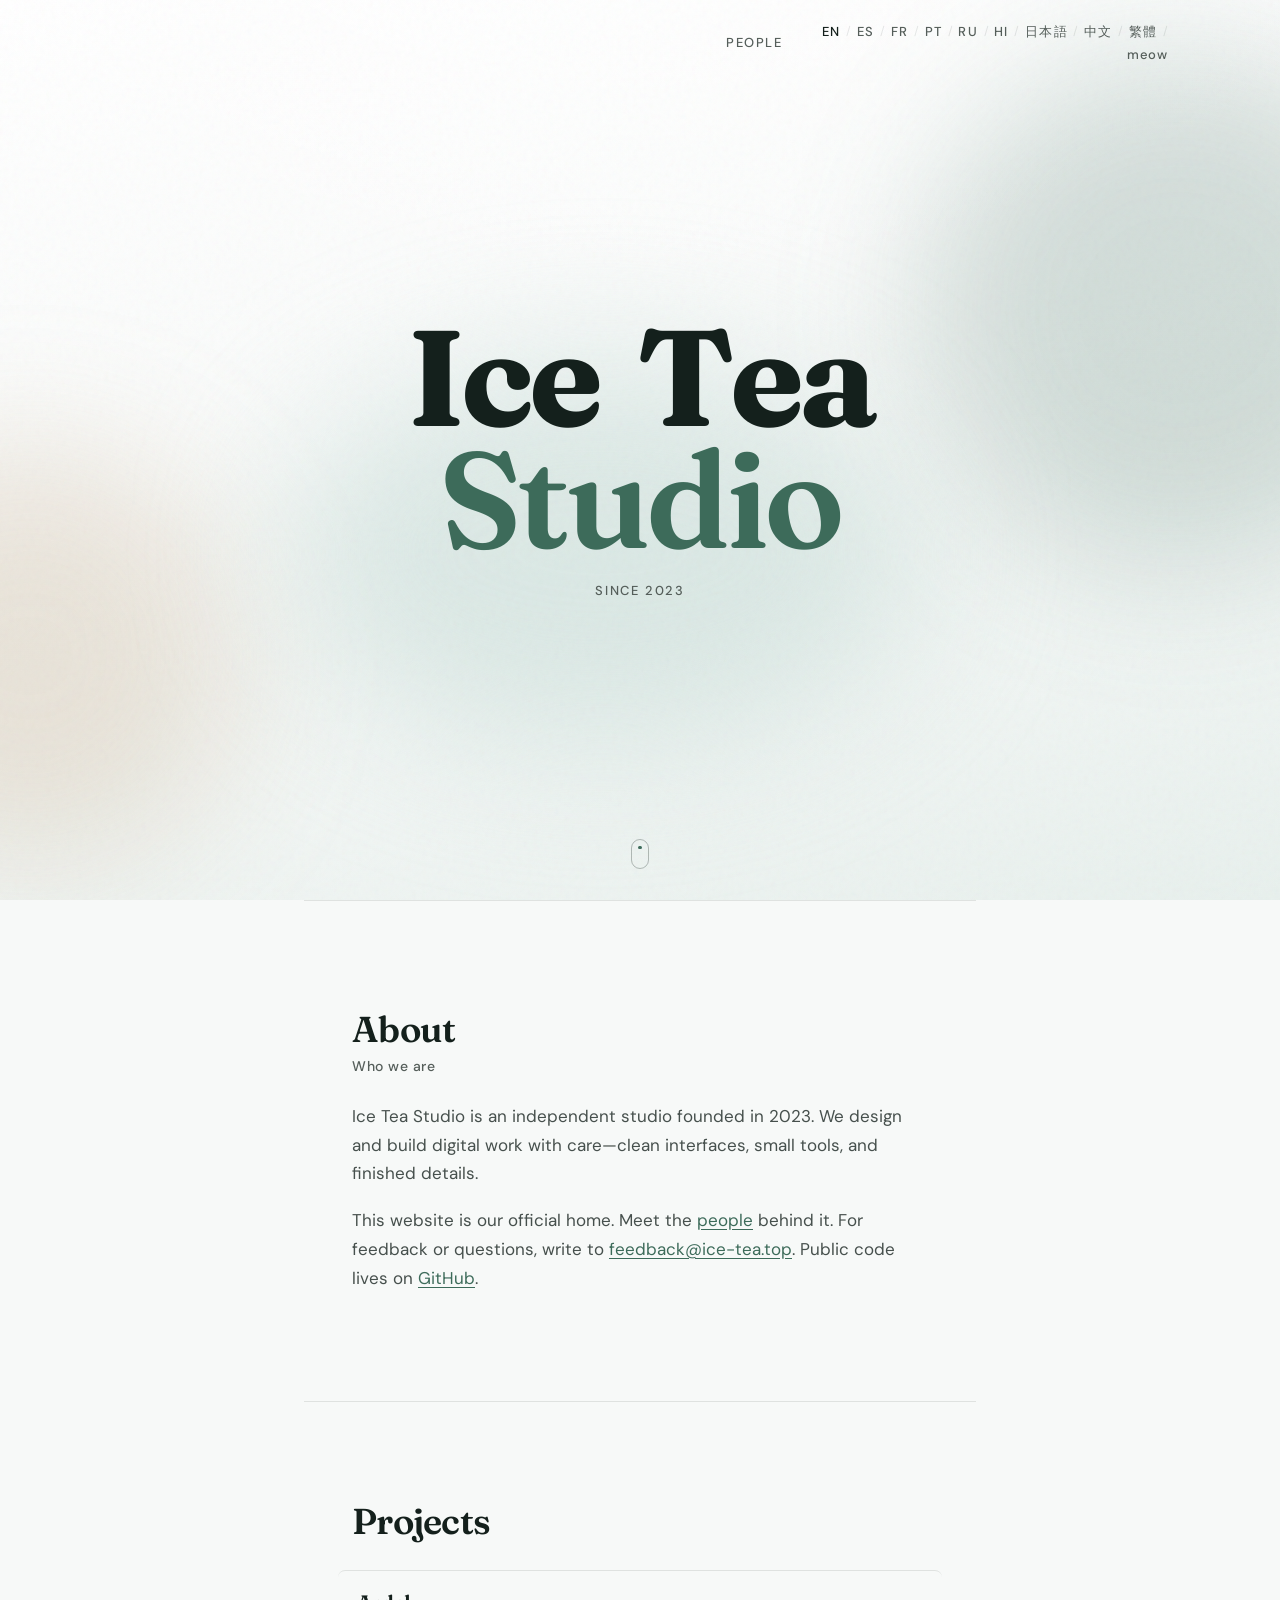
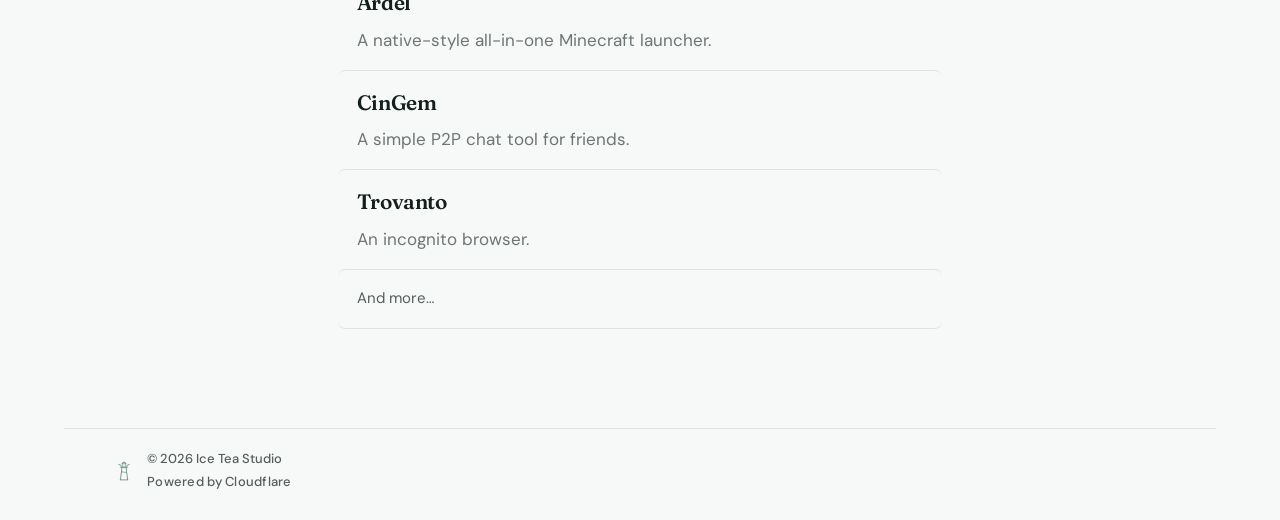
==== index.html @ a5f1b0de "Add French and Portuguese locales. Extend the language switcher and i18n dictionary with FR and PT t" ====
﻿<!DOCTYPE html>
<html lang="en">
<head>
  <meta charset="UTF-8">
  <meta name="viewport" content="width=device-width, initial-scale=1.0">
  <title>Ice Tea Studio — Official Website</title>
  <meta name="description" content="Ice Tea Studio is an independent studio founded in 2023. We design and build digital work with care—clean interfaces, small tools, and finished details.">
  <meta name="author" content="Ice Tea Studio">
  <meta name="robots" content="index, follow">
  <link rel="canonical" href="https://ice-tea.top/">
  <script>
    try {
      var _l = localStorage.getItem("its-lang");
      if (_l) {
        var s = String(_l).toLowerCase();
        if (_l === "zh-Hant" || s === "zh-tw" || s === "zh-hk" || s === "zh-hant" || s.indexOf("hant") >= 0) document.documentElement.lang = "zh-Hant";
        else if (_l === "zh-CN" || s.indexOf("zh") === 0) document.documentElement.lang = "zh-CN";
        else if (_l === "ja" || s.indexOf("ja") === 0) document.documentElement.lang = "ja";
        else if (_l === "es" || s.indexOf("es") === 0) document.documentElement.lang = "es";
        else if (_l === "fr" || s.indexOf("fr") === 0) document.documentElement.lang = "fr";
        else if (_l === "pt" || s.indexOf("pt") === 0) document.documentElement.lang = "pt";
        else if (_l === "ru" || s.indexOf("ru") === 0) document.documentElement.lang = "ru";
        else if (_l === "hi" || s.indexOf("hi") === 0) document.documentElement.lang = "hi";
        else if (_l === "zh-meow" || s === "zh-meow") document.documentElement.lang = "zh-CN";
        else if (_l === "en-meow" || s === "en-meow" || _l === "meow") document.documentElement.lang = "en";
      }
    } catch (e) {}
  </script>

  <meta property="og:type" content="website">
  <meta property="og:url" content="https://ice-tea.top/">
  <meta property="og:title" content="Ice Tea Studio — Official Website">
  <meta property="og:description" content="Independent studio founded in 2023. Clean interfaces, small tools, and finished details.">
  <meta property="og:site_name" content="Ice Tea Studio">
  <meta property="og:locale" content="en_US">
  <meta property="og:image" content="https://ice-tea.top/og-image.png">
  <meta property="og:image:type" content="image/png">
  <meta property="og:image:alt" content="Ice Tea Studio">

  <meta name="twitter:card" content="summary_large_image">
  <meta name="twitter:title" content="Ice Tea Studio — Official Website">
  <meta name="twitter:description" content="Independent studio founded in 2023. Clean interfaces, small tools, and finished details.">
  <meta name="twitter:image" content="https://ice-tea.top/og-image.png">

  <meta name="theme-color" content="#f7f9f8">
  <link rel="icon" href="icon-transparent.png" type="image/png">
  <link rel="apple-touch-icon" href="icon-white.png">
  <link rel="stylesheet" href="styles.css">

  <script type="application/ld+json">
  {
    "@context": "https://schema.org",
    "@graph": [
      {
        "@type": "WebSite",
        "@id": "https://ice-tea.top/#website",
        "url": "https://ice-tea.top/",
        "name": "Ice Tea Studio",
        "description": "Official website of Ice Tea Studio, an independent studio founded in 2023.",
        "publisher": { "@id": "https://ice-tea.top/#organization" },
        "inLanguage": ["en", "es", "fr", "pt", "ru", "hi", "ja", "zh-CN", "zh-Hant"]
      },
      {
        "@type": "Organization",
        "@id": "https://ice-tea.top/#organization",
        "name": "Ice Tea Studio",
        "url": "https://ice-tea.top/",
        "email": "feedback@ice-tea.top",
        "foundingDate": "2023",
        "sameAs": [
          "https://github.com/Ice-Tea-Studio"
        ],
        "logo": "https://ice-tea.top/icon-transparent.png"
      }
    ]
  }
  </script>
</head>
<body>
  <div class="atmosphere" aria-hidden="true">
    <div class="atmosphere__wash atmosphere__wash--leaf" data-speed="0.08"></div>
    <div class="atmosphere__wash atmosphere__wash--amber" data-speed="0.16"></div>
    <div class="atmosphere__wash atmosphere__wash--ice" data-speed="0.11"></div>
    <div class="atmosphere__grain"></div>
  </div>

  <div class="page">
    <header class="hero-shell">
      <nav class="topnav" data-i18n-aria="nav_aria" aria-label="Primary">
        <a class="nav-link" data-magnetic href="people.html" data-i18n="nav_people">People</a>
        <div class="lang-switch" data-i18n-aria="lang_aria" role="group" aria-label="Language">
          <button type="button" class="lang-switch__btn" data-lang="en" aria-pressed="true">EN</button>
          <span class="lang-switch__sep" aria-hidden="true">/</span>
          <button type="button" class="lang-switch__btn" data-lang="es" aria-pressed="false">ES</button>
          <span class="lang-switch__sep" aria-hidden="true">/</span>
          <button type="button" class="lang-switch__btn" data-lang="fr" aria-pressed="false">FR</button>
          <span class="lang-switch__sep" aria-hidden="true">/</span>
          <button type="button" class="lang-switch__btn" data-lang="pt" aria-pressed="false">PT</button>
          <span class="lang-switch__sep" aria-hidden="true">/</span>
          <button type="button" class="lang-switch__btn" data-lang="ru" aria-pressed="false">RU</button>
          <span class="lang-switch__sep" aria-hidden="true">/</span>
          <button type="button" class="lang-switch__btn" data-lang="hi" aria-pressed="false">HI</button>
          <span class="lang-switch__sep" aria-hidden="true">/</span>
          <button type="button" class="lang-switch__btn" data-lang="ja" aria-pressed="false">日本語</button>
          <span class="lang-switch__sep" aria-hidden="true">/</span>
          <button type="button" class="lang-switch__btn" data-lang="zh-CN" aria-pressed="false">中文</button>
          <span class="lang-switch__sep" aria-hidden="true">/</span>
          <button type="button" class="lang-switch__btn" data-lang="zh-Hant" aria-pressed="false">繁體</button>
          <span class="lang-switch__sep" aria-hidden="true">/</span>
          <div class="lang-switch__meow">
            <button type="button" class="lang-switch__btn lang-switch__meow-toggle" aria-expanded="false" aria-haspopup="true">meow</button>
            <div class="lang-switch__meow-menu" hidden role="menu">
              <button type="button" class="lang-switch__meow-option" data-lang="en-meow" role="menuitem">en-meow</button>
              <button type="button" class="lang-switch__meow-option" data-lang="zh-meow" role="menuitem">zh-meow</button>
            </div>
          </div>
        </div>
      </nav>

      <section class="hero" id="top" aria-labelledby="brand-title">
        <h1 class="brand is-ready" id="brand-title">
          <span class="visually-hidden">Ice Tea Studio</span>
          <span class="brand__display" aria-hidden="true">
            <span class="brand__row">
              <span class="char" style="--i:0">I</span><span class="char" style="--i:1">c</span><span class="char" style="--i:2">e</span><span class="char char--space" style="--i:3">&nbsp;</span><span class="char" style="--i:4">T</span><span class="char" style="--i:5">e</span><span class="char" style="--i:6">a</span>
            </span>
            <span class="brand__row brand__row--accent">
              <span class="char" style="--i:7">S</span><span class="char" style="--i:8">t</span><span class="char" style="--i:9">u</span><span class="char" style="--i:10">d</span><span class="char" style="--i:11">i</span><span class="char" style="--i:12">o</span>
            </span>
          </span>
        </h1>
        <p class="since" data-reveal data-i18n="since">Since 2023</p>
        <a class="scroll-cue" data-reveal href="#about" data-i18n-aria="scroll_about" aria-label="Scroll to About">
          <span class="scroll-cue__mouse" aria-hidden="true"></span>
        </a>
      </section>
    </header>

    <main id="main">
      <section class="about" id="about" aria-labelledby="about-heading">
        <header class="about__head" data-reveal>
          <h2 id="about-heading" class="about__title" data-i18n="about_title">About</h2>
          <p class="about__kicker" data-i18n="about_kicker">Who we are</p>
        </header>
        <div class="about__body" data-stagger>
          <p data-reveal data-i18n="about_p1">
            Ice Tea Studio is an independent studio founded in 2023.
            We design and build digital work with care—clean interfaces,
            small tools, and finished details.
          </p>
          <p data-reveal data-i18n-html="about_p2_html">
            This website is our official home. Meet the
            <a href="people.html">people</a> behind it.
            For feedback or questions, write to
            <a href="mailto:feedback@ice-tea.top">feedback@ice-tea.top</a>.
            Public code lives on
            <a href="https://github.com/Ice-Tea-Studio" rel="noopener noreferrer" target="_blank">GitHub</a>.
          </p>
        </div>
      </section>

      <section class="projects" id="projects" aria-labelledby="projects-heading">
        <h2 id="projects-heading" class="projects__title" data-reveal data-i18n="projects_title">Projects</h2>
        <ul class="project-list" data-stagger>
          <li data-reveal>
            <button
              type="button"
              class="project-list__item"
              data-notice-key="project_ardel_notice"
              data-notice="Coming soon. Stay tuned."
            >
              <div class="project-list__copy">
                <span class="project-list__name">Ardel</span>
                <span class="project-list__desc" data-i18n="project_ardel_desc">A native-style all-in-one Minecraft launcher.</span>
              </div>
            </button>
          </li>
          <li data-reveal>
            <button
              type="button"
              class="project-list__item"
              data-notice-key="project_cingem_notice"
              data-notice="Sorry, this tool is for internal use only."
            >
              <div class="project-list__copy">
                <span class="project-list__name">CinGem</span>
                <span class="project-list__desc" data-i18n="project_cingem_desc">A simple P2P chat tool for friends.</span>
              </div>
            </button>
          </li>
          <li data-reveal>
            <button
              type="button"
              class="project-list__item"
              data-notice-key="project_trovanto_notice"
              data-notice="Early build complete — now in private beta."
            >
              <div class="project-list__copy">
                <span class="project-list__name">Trovanto</span>
                <span class="project-list__desc" data-i18n="project_trovanto_desc">An incognito browser.</span>
              </div>
            </button>
          </li>
          <li data-reveal>
            <div class="project-list__item project-list__item--more">
              <p class="project-list__more" data-i18n="projects_more">And more…</p>
            </div>
          </li>
        </ul>
      </section>
    </main>

    <footer class="footer" data-reveal>
      <img class="footer__mark" src="icon-transparent.png" width="28" height="28" alt="" decoding="async">
      <div class="footer__copy">
        <p><small>&copy; 2026 Ice Tea Studio</small></p>
        <p class="footer__powered">
          <small><span data-i18n="powered_prefix">Powered by</span> <a href="https://www.cloudflare.com/" rel="noopener noreferrer" target="_blank">Cloudflare</a></small>
        </p>
      </div>
    </footer>
  </div>

  <div class="toast" id="project-toast" role="status" aria-live="polite" hidden></div>

  <script src="i18n.js"></script>
  <script src="main.js" defer></script>
</body>
</html>
---- styles.css ----
﻿@font-face {
  font-family: "Fraunces";
  src: url("fonts/fraunces-600.woff2") format("woff2");
  font-weight: 600;
  font-style: normal;
  font-display: swap;
}

@font-face {
  font-family: "Fraunces";
  src: url("fonts/fraunces-700.woff2") format("woff2");
  font-weight: 700;
  font-style: normal;
  font-display: swap;
}

@font-face {
  font-family: "DM Sans";
  src: url("fonts/dm-sans-400.woff2") format("woff2");
  font-weight: 400;
  font-style: normal;
  font-display: swap;
}

@font-face {
  font-family: "DM Sans";
  src: url("fonts/dm-sans-500.woff2") format("woff2");
  font-weight: 500;
  font-style: normal;
  font-display: swap;
}

:root {
  --ink: #14201c;
  --ink-soft: #555e5a;
  --mist: #f7f9f8;
  --paper: #ffffff;
  --leaf: #3d6b5a;
  --leaf-soft: rgba(61, 107, 90, 0.2);
  --amber-soft: rgba(184, 149, 108, 0.22);
  --ice-soft: rgba(201, 221, 215, 0.58);
  --line: rgba(20, 32, 28, 0.1);
  --focus: #2f5d4c;
  --font-display: "Fraunces", "Iowan Old Style", "Palatino Linotype", Palatino, serif;
  --font-body: "DM Sans", "Segoe UI", sans-serif;
  --ease-out: cubic-bezier(0.16, 1, 0.3, 1);
  --dur: 0.7s;
  --pad-x: clamp(1.25rem, 4vw, 3rem);
}

html[lang="zh-CN"],
html[data-lang="zh-CN"],
html[lang="zh-Hant"],
html[data-lang="zh-Hant"] {
  --font-display: "Fraunces", "Songti SC", "STSong", "Noto Serif SC", "Noto Serif TC", serif;
  --font-body: "DM Sans", "PingFang SC", "PingFang TC", "Hiragino Sans GB", "Microsoft YaHei", "Microsoft JhengHei", "Noto Sans SC", "Noto Sans TC", "Segoe UI", sans-serif;
}

html[lang="ja"],
html[data-lang="ja"] {
  --font-display: "Fraunces", "Hiragino Mincho ProN", "Yu Mincho", "Noto Serif JP", serif;
  --font-body: "DM Sans", "Hiragino Sans", "Yu Gothic", "Hiragino Kaku Gothic ProN", "Meiryo", "Noto Sans JP", "Segoe UI", sans-serif;
}

html[lang="ru"],
html[data-lang="ru"] {
  --font-body: "DM Sans", "Segoe UI", "Helvetica Neue", Arial, sans-serif;
}

html[lang="hi"],
html[data-lang="hi"] {
  --font-display: "Fraunces", "Noto Serif Devanagari", "Mangal", serif;
  --font-body: "DM Sans", "Noto Sans Devanagari", "Mangal", "Segoe UI", sans-serif;
}

html[data-lang="zh-meow"],
html[data-lang="en-meow"] {
  --font-display: "Fraunces", "Songti SC", "STSong", serif;
  --font-body: "DM Sans", "PingFang SC", "Microsoft YaHei", "Segoe UI", sans-serif;
}

*,
*::before,
*::after {
  box-sizing: border-box;
}

html {
  color-scheme: light;
  background: var(--mist);
  scroll-behavior: smooth;
}

body {
  margin: 0;
  min-height: 100vh;
  font-family: var(--font-body);
  font-weight: 400;
  line-height: 1.55;
  color: var(--ink);
  background: var(--mist);
  overflow-x: hidden;
  -webkit-font-smoothing: antialiased;
  text-rendering: optimizeLegibility;
}

a {
  color: inherit;
}

a:focus-visible {
  outline: 2px solid var(--focus);
  outline-offset: 3px;
}

.atmosphere {
  position: fixed;
  inset: 0;
  z-index: 0;
  pointer-events: none;
  overflow: hidden;
  background:
    radial-gradient(115% 85% at 50% -15%, var(--paper) 0%, transparent 58%),
    linear-gradient(165deg, var(--paper) 0%, var(--mist) 55%, #e8f0ed 100%);
}

.atmosphere__wash {
  position: absolute;
  border-radius: 50%;
  filter: blur(72px);
  will-change: transform;
  transform: translate3d(0, var(--parallax-y, 0px), 0);
}

.atmosphere__wash--leaf {
  width: min(58vw, 32rem);
  height: min(58vw, 32rem);
  top: 6%;
  right: -12%;
  background: var(--leaf-soft);
}

.atmosphere__wash--amber {
  width: min(48vw, 26rem);
  height: min(48vw, 26rem);
  bottom: 4%;
  left: -14%;
  background: var(--amber-soft);
}

.atmosphere__wash--ice {
  width: min(70vw, 40rem);
  height: min(42vw, 24rem);
  top: 40%;
  left: 22%;
  background: var(--ice-soft);
}

.atmosphere__grain {
  position: absolute;
  inset: 0;
  opacity: 0.04;
  background-image: url("data:image/svg+xml,%3Csvg viewBox='0 0 200 200' xmlns='http://www.w3.org/2000/svg'%3E%3Cfilter id='n'%3E%3CfeTurbulence type='fractalNoise' baseFrequency='0.85' numOctaves='3' stitchTiles='stitch'/%3E%3C/filter%3E%3Crect width='100%25' height='100%25' filter='url(%23n)'/%3E%3C/svg%3E");
  mix-blend-mode: multiply;
}

.page {
  position: relative;
  z-index: 1;
}

.hero-shell {
  display: grid;
  grid-template-rows: auto 1fr;
  min-height: 100vh;
  min-height: 100dvh;
  padding: 0 var(--pad-x);
  max-width: 72rem;
  margin: 0 auto;
}

.topnav {
  display: flex;
  align-items: center;
  justify-content: flex-end;
  gap: 1.75rem;
  padding: 1.35rem 0 0;
}

.lang-switch {
  display: inline-flex;
  flex-wrap: wrap;
  justify-content: flex-end;
  align-items: center;
  gap: 0.35rem;
  margin-left: 0.35rem;
  max-width: min(100%, 22rem);
  row-gap: 0.2rem;
}

.lang-switch__sep {
  font-size: 0.75rem;
  color: var(--line);
  user-select: none;
}

.lang-switch__btn {
  border: 0;
  padding: 0;
  background: transparent;
  color: var(--ink-soft);
  font: inherit;
  font-size: 0.8125rem;
  font-weight: 500;
  letter-spacing: 0.1em;
  text-transform: uppercase;
  cursor: pointer;
  transition: color 0.25s ease;
}

.lang-switch__btn:hover {
  color: var(--ink);
}

.lang-switch__btn.is-active {
  color: var(--ink);
}

.lang-switch__btn:focus-visible {
  outline: 2px solid var(--focus);
  outline-offset: 3px;
}

.lang-switch__meow {
  position: relative;
  display: inline-flex;
  align-items: center;
}

.lang-switch__meow-toggle {
  text-transform: none;
  letter-spacing: 0.06em;
}

.lang-switch__meow-menu {
  position: absolute;
  top: calc(100% + 0.45rem);
  right: 0;
  z-index: 40;
  display: flex;
  flex-direction: column;
  gap: 0.15rem;
  min-width: 6.75rem;
  padding: 0.4rem;
  border: 1px solid var(--line);
  border-radius: 0.4rem;
  background: rgba(255, 255, 255, 0.96);
  box-shadow: 0 10px 28px rgba(20, 32, 28, 0.08);
}

.lang-switch__meow-menu[hidden] {
  display: none;
}

.lang-switch__meow-option {
  border: 0;
  border-radius: 0.28rem;
  padding: 0.4rem 0.55rem;
  background: transparent;
  color: var(--ink-soft);
  font: inherit;
  font-size: 0.75rem;
  font-weight: 500;
  letter-spacing: 0.03em;
  text-transform: none;
  text-align: left;
  cursor: pointer;
  transition: color 0.2s ease, background-color 0.2s ease;
}

.lang-switch__meow-option:hover,
.lang-switch__meow-option.is-active {
  color: var(--ink);
  background: rgba(61, 107, 90, 0.08);
}

.lang-switch__meow-option:focus-visible {
  outline: 2px solid var(--focus);
  outline-offset: 1px;
}

.nav-link {
  display: inline-block;
  font-size: 0.8125rem;
  font-weight: 500;
  letter-spacing: 0.12em;
  text-transform: uppercase;
  text-decoration: none;
  color: var(--ink-soft);
  transition: color 0.25s ease, transform 0.35s var(--ease-out);
  will-change: transform;
}

.nav-link:hover {
  color: var(--ink);
}

.hero {
  position: relative;
  display: flex;
  flex-direction: column;
  justify-content: center;
  align-items: center;
  gap: 1.25rem;
  text-align: center;
  padding: 2rem 0 5rem;
}

.brand {
  margin: 0;
  font-family: var(--font-display);
  font-weight: 700;
  font-size: clamp(3.5rem, 14vw, 8.5rem);
  line-height: 0.9;
  letter-spacing: -0.035em;
  color: var(--ink);
}

.visually-hidden {
  position: absolute;
  width: 1px;
  height: 1px;
  padding: 0;
  margin: -1px;
  overflow: hidden;
  clip: rect(0, 0, 0, 0);
  white-space: nowrap;
  border: 0;
}

.brand__display {
  display: block;
}

.brand__row {
  display: block;
}

.brand__row--accent {
  color: var(--leaf);
  font-weight: 600;
}

.brand .char {
  display: inline-block;
  opacity: 0;
  transform: translateY(0.35em);
  will-change: transform, opacity;
}

.brand .char--space {
  width: 0.28em;
}

.brand.is-ready .char {
  animation: char-in 0.75s var(--ease-out) forwards;
  animation-delay: calc(var(--i) * 0.035s + 0.12s);
}

.brand.is-done .char {
  will-change: auto;
}

.since {
  margin: 0;
  font-size: 0.8125rem;
  font-weight: 500;
  letter-spacing: 0.14em;
  text-transform: uppercase;
  color: var(--ink-soft);
}

.scroll-cue {
  position: absolute;
  bottom: 1.5rem;
  left: 50%;
  display: flex;
  align-items: center;
  justify-content: center;
  width: 2rem;
  height: 2.75rem;
  margin-left: -1rem;
  text-decoration: none;
}

body.is-scrolled .scroll-cue {
  opacity: 0 !important;
  pointer-events: none;
  transform: none !important;
  filter: none !important;
}

.scroll-cue__mouse {
  width: 1.15rem;
  height: 1.85rem;
  border: 1.5px solid rgba(20, 32, 28, 0.28);
  border-radius: 999px;
  position: relative;
}

.scroll-cue__mouse::after {
  content: "";
  position: absolute;
  top: 0.35rem;
  left: 50%;
  width: 0.2rem;
  height: 0.2rem;
  margin-left: -0.1rem;
  border-radius: 50%;
  background: var(--leaf);
  animation: cue-dot 1.6s var(--ease-out) infinite;
}

.about {
  padding: clamp(4rem, 12vh, 7rem) var(--pad-x);
  max-width: calc(36rem + 2 * var(--pad-x));
  margin: 0 auto;
  border-top: 1px solid var(--line);
}

.about__head {
  margin-bottom: 1.5rem;
}

.about__title {
  margin: 0 0 0.35rem;
  font-family: var(--font-display);
  font-size: clamp(1.75rem, 3vw, 2.25rem);
  font-weight: 600;
  letter-spacing: -0.02em;
  line-height: 1.15;
}

.about__kicker {
  margin: 0;
  font-size: 0.875rem;
  font-weight: 500;
  letter-spacing: 0.04em;
  color: var(--ink-soft);
}

.about__body {
  display: grid;
  gap: 1.1rem;
}

.about__body p {
  margin: 0;
  font-size: 1.0625rem;
  line-height: 1.7;
  color: rgba(20, 32, 28, 0.78);
}

.about__body a {
  color: var(--leaf);
  text-underline-offset: 0.18em;
}

.about__body a:hover {
  color: var(--ink);
}

.projects {
  padding: clamp(4rem, 11vh, 6.5rem) var(--pad-x);
  max-width: calc(36rem + 2 * var(--pad-x));
  margin: 0 auto;
  border-top: 1px solid var(--line);
}

.projects__title {
  margin: 0 0 1.75rem;
  font-family: var(--font-display);
  font-size: clamp(1.75rem, 3vw, 2.25rem);
  font-weight: 600;
  letter-spacing: -0.02em;
  line-height: 1.15;
  color: var(--ink);
}

.project-list {
  list-style: none;
  margin: 0;
  padding: 0;
}

.project-list__item {
  position: relative;
  display: block;
  width: calc(100% + 1.7rem);
  margin: 0 -0.85rem;
  padding: 1.25rem 1rem 1.25rem 1.15rem;
  border: 0;
  border-top: 1px solid var(--line);
  border-radius: 0.45rem;
  background: transparent;
  color: inherit;
  font: inherit;
  text-align: left;
  cursor: pointer;
  overflow: hidden;
  transition:
    background-color 320ms var(--ease-out),
    transform 320ms var(--ease-out),
    box-shadow 320ms var(--ease-out),
    border-color 320ms var(--ease-out);
}

.project-list__item:focus-visible {
  outline: 2px solid var(--focus);
  outline-offset: 2px;
}

.project-list__name {
  display: inline-block;
}

.project-list__desc {
  display: block;
}

.project-list__item::before {
  content: "";
  position: absolute;
  left: 0;
  top: 0;
  bottom: 0;
  width: 0;
  background: linear-gradient(180deg, rgba(61, 107, 90, 0.2), var(--leaf));
  transition: width 320ms var(--ease-out);
}

.project-list__item::after {
  content: "";
  position: absolute;
  inset: 0;
  background: radial-gradient(120% 100% at 0% 50%, rgba(61, 107, 90, 0.14), transparent 58%);
  opacity: 0;
  transition: opacity 320ms var(--ease-out);
  pointer-events: none;
}

.project-list__item:hover,
.project-list__item:focus-visible {
  background: rgba(247, 249, 248, 0.92);
  transform: translateX(10px);
  box-shadow:
    0 12px 28px rgba(20, 32, 28, 0.06),
    inset 0 0 0 1px rgba(61, 107, 90, 0.14);
  border-top-color: transparent;
}

.project-list__item:hover + .project-list__item,
.project-list__item:focus-visible + .project-list__item {
  border-top-color: transparent;
}

.project-list__item:hover::before,
.project-list__item:focus-visible::before {
  width: 4px;
}

.project-list__item:hover::after,
.project-list__item:focus-visible::after {
  opacity: 1;
}

.project-list__copy {
  position: relative;
  z-index: 1;
  min-width: 0;
}

.project-list__name {
  position: relative;
  display: inline-block;
  margin: 0 0 0.35rem;
  font-family: var(--font-display);
  font-size: 1.3rem;
  font-weight: 600;
  letter-spacing: -0.02em;
  line-height: 1.2;
  color: var(--ink);
  transition:
    color 280ms var(--ease-out),
    letter-spacing 320ms var(--ease-out),
    transform 320ms var(--ease-out);
}

.project-list__name::after {
  content: "";
  position: absolute;
  left: 0;
  bottom: -0.12em;
  width: 100%;
  height: 1.5px;
  background: var(--leaf);
  transform: scaleX(0);
  transform-origin: left center;
  transition: transform 360ms var(--ease-out);
}

.project-list__item:hover .project-list__name,
.project-list__item:focus-visible .project-list__name {
  color: var(--leaf);
  letter-spacing: -0.01em;
  transform: translateY(-2px);
}

.project-list__item:hover .project-list__name::after,
.project-list__item:focus-visible .project-list__name::after {
  transform: scaleX(1);
}

.project-list__desc {
  margin: 0;
  max-width: 34rem;
  font-size: 1.0625rem;
  line-height: 1.65;
  color: rgba(20, 32, 28, 0.66);
  transform: translateY(4px);
  opacity: 0.92;
  transition:
    color 280ms var(--ease-out),
    transform 320ms var(--ease-out) 40ms,
    opacity 280ms var(--ease-out) 40ms;
}

.project-list__item:hover .project-list__desc,
.project-list__item:focus-visible .project-list__desc {
  color: rgba(20, 32, 28, 0.9);
  transform: translateY(0);
  opacity: 1;
}

.project-list__item--more {
  display: block;
  padding-top: 1.1rem;
  padding-bottom: 1.1rem;
  cursor: default;
  border-bottom: 1px solid var(--line);
}

.project-list__item--more:hover,
.project-list__item--more:focus-visible {
  background: transparent;
  transform: none;
  box-shadow: none;
  border-top-color: var(--line);
}

.project-list__item--more::before,
.project-list__item--more::after {
  display: none;
}

.project-list__more {
  margin: 0;
  font-size: 0.9375rem;
  color: var(--ink-soft);
}

.toast {
  position: fixed;
  left: 50%;
  bottom: 1.5rem;
  z-index: 80;
  max-width: min(28rem, calc(100vw - 2rem));
  padding: 0.9rem 1.15rem;
  border: 1px solid rgba(61, 107, 90, 0.18);
  border-radius: 0.75rem;
  background: rgba(255, 255, 255, 0.94);
  color: var(--ink);
  font-size: 0.9375rem;
  line-height: 1.5;
  text-align: center;
  box-shadow: 0 16px 40px rgba(20, 32, 28, 0.12);
  backdrop-filter: blur(10px);
  transform: translate(-50%, 12px);
  opacity: 0;
  pointer-events: none;
  transition:
    opacity 280ms var(--ease-out),
    transform 320ms var(--ease-out);
}

.toast.is-visible {
  opacity: 1;
  transform: translate(-50%, 0);
}

@media (prefers-reduced-motion: reduce) {
  .toast {
    transition: none;
  }
}

.nav-link.is-active {
  color: var(--ink);
}

.page-top {
  padding: 0 var(--pad-x);
  max-width: 72rem;
  margin: 0 auto;
}

.page-people .page {
  min-height: 100vh;
  min-height: 100dvh;
  display: flex;
  flex-direction: column;
}

.people {
  flex: 1;
  padding: clamp(3rem, 10vh, 5.5rem) var(--pad-x) clamp(4rem, 12vh, 7rem);
  max-width: calc(36rem + 2 * var(--pad-x));
  margin: 0 auto;
  width: 100%;
}

.people__head {
  margin-bottom: 2.5rem;
}

.people__kicker {
  margin: 0 0 0.55rem;
  font-size: 0.8125rem;
  font-weight: 500;
  letter-spacing: 0.14em;
  text-transform: uppercase;
  color: var(--ink-soft);
}

.people__title {
  margin: 0 0 0.85rem;
  font-family: var(--font-display);
  font-size: clamp(2.75rem, 8vw, 4.5rem);
  font-weight: 700;
  letter-spacing: -0.035em;
  line-height: 0.95;
  color: var(--ink);
}

.people__lead {
  margin: 0;
  max-width: 28rem;
  font-size: 1.0625rem;
  line-height: 1.65;
  color: rgba(20, 32, 28, 0.72);
}

.people-list {
  list-style: none;
  margin: 0;
  padding: 0;
}

.people-list__item {
  padding: 1.35rem 0;
  border-top: 1px solid var(--line);
}

.people-list > li:last-child .people-list__item {
  border-bottom: 1px solid var(--line);
}

.people-list__name {
  margin: 0 0 0.35rem;
  font-family: var(--font-display);
  font-size: 1.35rem;
  font-weight: 600;
  letter-spacing: -0.02em;
  line-height: 1.2;
  color: var(--ink);
}

.people-list__role {
  margin: 0;
  font-size: 0.9375rem;
  font-weight: 500;
  letter-spacing: 0.02em;
  color: var(--leaf);
}

.people-list__item--open .people-list__name {
  color: var(--ink);
  font-weight: 600;
}

.people-list__item--open .people-list__role {
  color: var(--ink-soft);
}

.footer {
  display: flex;
  align-items: center;
  gap: 0.7rem;
  padding: 1.25rem var(--pad-x) 1.75rem;
  max-width: 72rem;
  margin: 0 auto;
  border-top: 1px solid var(--line);
}

.footer__mark {
  display: block;
  width: 1.5rem;
  height: 1.5rem;
  object-fit: contain;
  flex-shrink: 0;
  opacity: 0.88;
}

.footer__copy {
  display: flex;
  flex-direction: column;
  gap: 0.15rem;
}

.footer p {
  margin: 0;
  font-size: 0.8125rem;
  font-weight: 500;
  color: var(--ink-soft);
}

.footer__powered {
  font-size: 0.75rem;
  font-weight: 400;
  letter-spacing: 0.02em;
  color: color-mix(in srgb, var(--ink-soft) 78%, transparent);
}

.footer__powered a {
  color: inherit;
  text-decoration: none;
  border-bottom: 1px solid transparent;
  transition: color 0.2s ease, border-color 0.2s ease;
}

.footer__powered a:hover {
  color: var(--ink);
  border-bottom-color: var(--line);
}

.footer small {
  font-size: inherit;
}

/* Reveal system — same idea as cinderzero */
[data-reveal] {
  opacity: 0;
  transform: translateY(22px);
  transition:
    opacity var(--dur) var(--ease-out),
    transform var(--dur) var(--ease-out);
}

[data-reveal].is-in {
  opacity: 1;
  transform: none;
}

.since[data-reveal] {
  transition-delay: 0.55s;
}

.scroll-cue[data-reveal] {
  transition-delay: 0.75s;
}

[data-stagger] > [data-reveal]:nth-child(1) { transition-delay: 0.05s; }
[data-stagger] > [data-reveal]:nth-child(2) { transition-delay: 0.14s; }
[data-stagger] > [data-reveal]:nth-child(3) { transition-delay: 0.23s; }
[data-stagger] > [data-reveal]:nth-child(4) { transition-delay: 0.32s; }
[data-stagger] > [data-reveal]:nth-child(5) { transition-delay: 0.41s; }

@keyframes char-in {
  to {
    opacity: 1;
    transform: none;
  }
}

@keyframes cue-dot {
  0% { opacity: 1; transform: translateY(0); }
  70% { opacity: 0; transform: translateY(0.55rem); }
  100% { opacity: 0; transform: translateY(0.55rem); }
}

@media (prefers-reduced-motion: reduce) {
  html {
    scroll-behavior: auto;
  }

  .project-list__item,
  .project-list__item::before,
  .project-list__item::after,
  .project-list__name,
  .project-list__name::after,
  .project-list__desc {
    transition: none !important;
    transform: none !important;
  }

  .brand .char,
  .brand.is-ready .char,
  [data-reveal],
  [data-reveal].is-in,
  .nav-link,
  .atmosphere__wash,
  .scroll-cue__mouse::after {
    animation: none !important;
    transition: none !important;
    transform: none !important;
    opacity: 1 !important;
  }
}
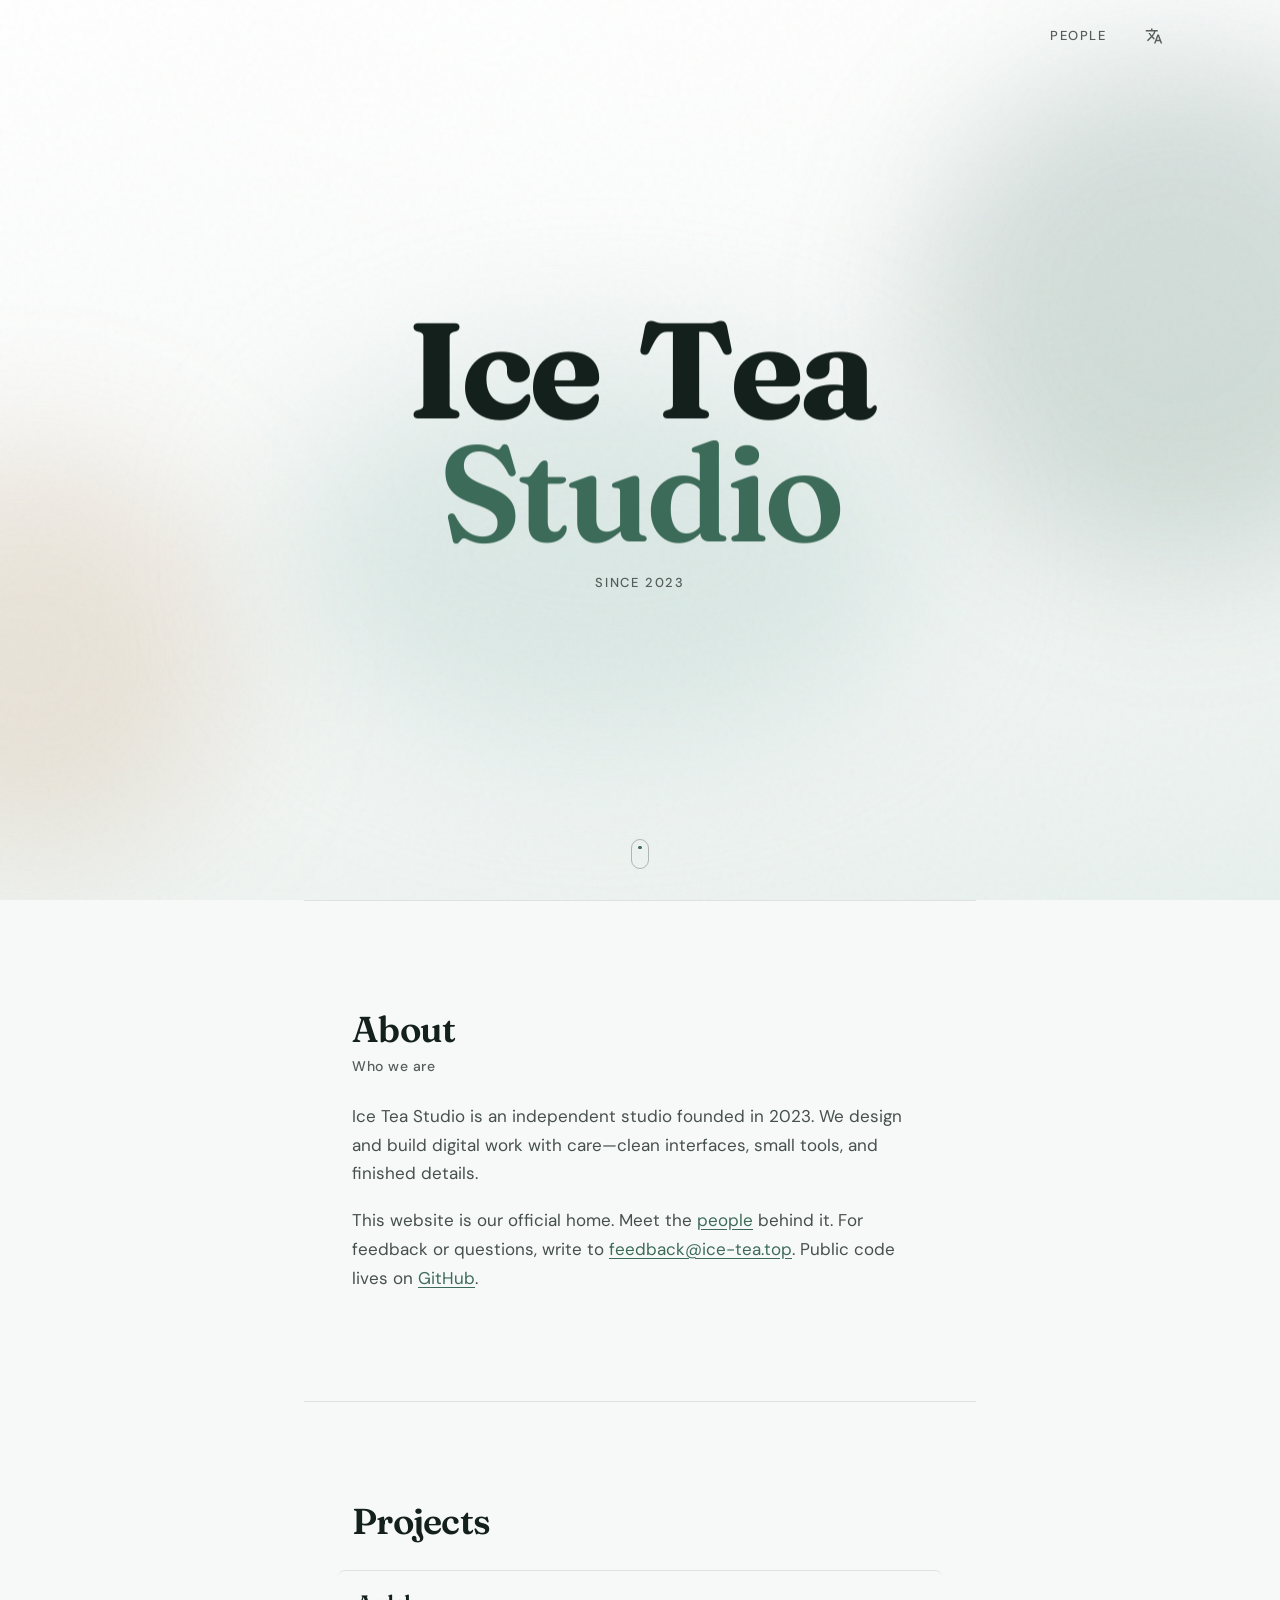
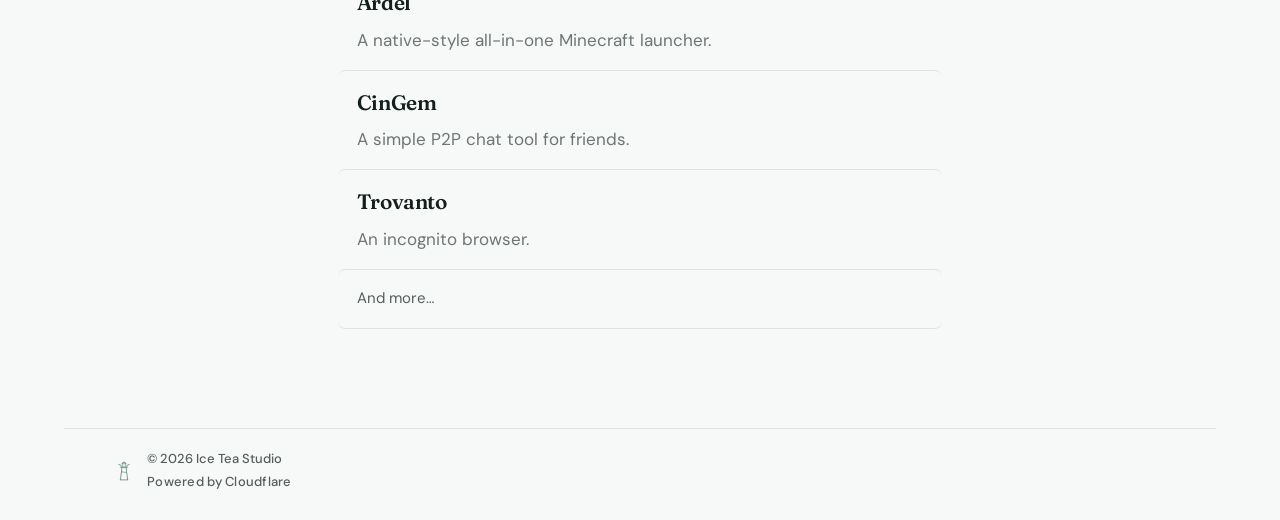
==== commit de215e89: "Add animal easter egg that unlocks locale meow mode. Hide meow from the language menu, ship a compac" ====
--- a/index.html
+++ b/index.html
@@ -1,4 +1,4 @@
-﻿<!DOCTYPE html>
+<!DOCTYPE html>
 <html lang="en">
 <head>
   <meta charset="UTF-8">
@@ -21,8 +21,6 @@
         else if (_l === "pt" || s.indexOf("pt") === 0) document.documentElement.lang = "pt";
         else if (_l === "ru" || s.indexOf("ru") === 0) document.documentElement.lang = "ru";
         else if (_l === "hi" || s.indexOf("hi") === 0) document.documentElement.lang = "hi";
-        else if (_l === "zh-meow" || s === "zh-meow") document.documentElement.lang = "zh-CN";
-        else if (_l === "en-meow" || s === "en-meow" || _l === "meow") document.documentElement.lang = "en";
       }
     } catch (e) {}
   </script>
@@ -88,31 +86,22 @@
     <header class="hero-shell">
       <nav class="topnav" data-i18n-aria="nav_aria" aria-label="Primary">
         <a class="nav-link" data-magnetic href="people.html" data-i18n="nav_people">People</a>
-        <div class="lang-switch" data-i18n-aria="lang_aria" role="group" aria-label="Language">
-          <button type="button" class="lang-switch__btn" data-lang="en" aria-pressed="true">EN</button>
-          <span class="lang-switch__sep" aria-hidden="true">/</span>
-          <button type="button" class="lang-switch__btn" data-lang="es" aria-pressed="false">ES</button>
-          <span class="lang-switch__sep" aria-hidden="true">/</span>
-          <button type="button" class="lang-switch__btn" data-lang="fr" aria-pressed="false">FR</button>
-          <span class="lang-switch__sep" aria-hidden="true">/</span>
-          <button type="button" class="lang-switch__btn" data-lang="pt" aria-pressed="false">PT</button>
-          <span class="lang-switch__sep" aria-hidden="true">/</span>
-          <button type="button" class="lang-switch__btn" data-lang="ru" aria-pressed="false">RU</button>
-          <span class="lang-switch__sep" aria-hidden="true">/</span>
-          <button type="button" class="lang-switch__btn" data-lang="hi" aria-pressed="false">HI</button>
-          <span class="lang-switch__sep" aria-hidden="true">/</span>
-          <button type="button" class="lang-switch__btn" data-lang="ja" aria-pressed="false">日本語</button>
-          <span class="lang-switch__sep" aria-hidden="true">/</span>
-          <button type="button" class="lang-switch__btn" data-lang="zh-CN" aria-pressed="false">中文</button>
-          <span class="lang-switch__sep" aria-hidden="true">/</span>
-          <button type="button" class="lang-switch__btn" data-lang="zh-Hant" aria-pressed="false">繁體</button>
-          <span class="lang-switch__sep" aria-hidden="true">/</span>
-          <div class="lang-switch__meow">
-            <button type="button" class="lang-switch__btn lang-switch__meow-toggle" aria-expanded="false" aria-haspopup="true">meow</button>
-            <div class="lang-switch__meow-menu" hidden role="menu">
-              <button type="button" class="lang-switch__meow-option" data-lang="en-meow" role="menuitem">en-meow</button>
-              <button type="button" class="lang-switch__meow-option" data-lang="zh-meow" role="menuitem">zh-meow</button>
-            </div>
+        <div class="lang-switch" data-i18n-aria="lang_aria" aria-label="Language">
+          <button type="button" class="lang-switch__toggle" aria-expanded="false" aria-haspopup="listbox" aria-label="Language">
+            <svg class="lang-switch__icon" viewBox="0 0 24 24" width="18" height="18" aria-hidden="true" focusable="false">
+              <path d="M12.87 15.07l-2.54-2.51.03-.03A17.5 17.5 0 0014.07 6H17V4h-7V2H8v2H1v2h11.17C11.5 7.92 10.44 9.75 9 11.35 8.07 10.32 7.3 9.19 6.69 8h-2c.73 1.63 1.73 3.17 2.98 4.56l-5.09 5.02L4 19l5-5 3.11 3.11.76-2.04zM18.5 10h-2L12 22h2l1.12-3h4.75L21 22h2l-4.5-12zm-2.62 7l1.62-4.33L19.12 17h-3.24z" fill="currentColor"/>
+            </svg>
+          </button>
+          <div class="lang-switch__menu" hidden role="listbox">
+            <button type="button" class="lang-switch__option" data-lang="en" role="option">English</button>
+            <button type="button" class="lang-switch__option" data-lang="es" role="option">Español</button>
+            <button type="button" class="lang-switch__option" data-lang="fr" role="option">Français</button>
+            <button type="button" class="lang-switch__option" data-lang="pt" role="option">Português</button>
+            <button type="button" class="lang-switch__option" data-lang="ru" role="option">Русский</button>
+            <button type="button" class="lang-switch__option" data-lang="hi" role="option">हिन्दी</button>
+            <button type="button" class="lang-switch__option" data-lang="ja" role="option">日本語</button>
+            <button type="button" class="lang-switch__option" data-lang="zh-CN" role="option">简体中文</button>
+            <button type="button" class="lang-switch__option" data-lang="zh-Hant" role="option">繁體中文</button>
           </div>
         </div>
       </nav>
@@ -225,5 +214,6 @@
 
   <script src="i18n.js"></script>
   <script src="main.js" defer></script>
+  <script src="animal.js" defer></script>
 </body>
 </html>
--- a/styles.css
+++ b/styles.css
@@ -73,12 +73,6 @@
   --font-body: "DM Sans", "Noto Sans Devanagari", "Mangal", "Segoe UI", sans-serif;
 }
 
-html[data-lang="zh-meow"],
-html[data-lang="en-meow"] {
-  --font-display: "Fraunces", "Songti SC", "STSong", serif;
-  --font-body: "DM Sans", "PingFang SC", "Microsoft YaHei", "Segoe UI", sans-serif;
-}
-
 *,
 *::before,
 *::after {
@@ -188,103 +182,84 @@
 }
 
 .lang-switch {
+  position: relative;
   display: inline-flex;
-  flex-wrap: wrap;
-  justify-content: flex-end;
   align-items: center;
-  gap: 0.35rem;
   margin-left: 0.35rem;
-  max-width: min(100%, 22rem);
-  row-gap: 0.2rem;
-}
-
-.lang-switch__sep {
-  font-size: 0.75rem;
-  color: var(--line);
-  user-select: none;
-}
-
-.lang-switch__btn {
+}
+
+.lang-switch__toggle {
+  display: inline-flex;
+  align-items: center;
+  justify-content: center;
+  width: 1.75rem;
+  height: 1.75rem;
   border: 0;
   padding: 0;
+  background: transparent;
+  color: var(--ink-soft);
+  cursor: pointer;
+  transition: color 0.25s ease;
+}
+
+.lang-switch__toggle:hover,
+.lang-switch.is-open .lang-switch__toggle {
+  color: var(--ink);
+}
+
+.lang-switch__toggle:focus-visible {
+  outline: 2px solid var(--focus);
+  outline-offset: 3px;
+}
+
+.lang-switch__icon {
+  display: block;
+}
+
+.lang-switch__menu {
+  position: absolute;
+  top: calc(100% + 0.5rem);
+  right: 0;
+  z-index: 40;
+  display: flex;
+  flex-direction: column;
+  gap: 0.1rem;
+  min-width: 8.5rem;
+  max-height: min(70vh, 22rem);
+  overflow: auto;
+  padding: 0.4rem;
+  border: 1px solid var(--line);
+  border-radius: 0.4rem;
+  background: rgba(255, 255, 255, 0.97);
+  box-shadow: 0 12px 30px rgba(20, 32, 28, 0.08);
+}
+
+.lang-switch__menu[hidden] {
+  display: none;
+}
+
+.lang-switch__option {
+  border: 0;
+  border-radius: 0.28rem;
+  padding: 0.45rem 0.6rem;
   background: transparent;
   color: var(--ink-soft);
   font: inherit;
   font-size: 0.8125rem;
   font-weight: 500;
-  letter-spacing: 0.1em;
-  text-transform: uppercase;
-  cursor: pointer;
-  transition: color 0.25s ease;
-}
-
-.lang-switch__btn:hover {
-  color: var(--ink);
-}
-
-.lang-switch__btn.is-active {
-  color: var(--ink);
-}
-
-.lang-switch__btn:focus-visible {
-  outline: 2px solid var(--focus);
-  outline-offset: 3px;
-}
-
-.lang-switch__meow {
-  position: relative;
-  display: inline-flex;
-  align-items: center;
-}
-
-.lang-switch__meow-toggle {
-  text-transform: none;
-  letter-spacing: 0.06em;
-}
-
-.lang-switch__meow-menu {
-  position: absolute;
-  top: calc(100% + 0.45rem);
-  right: 0;
-  z-index: 40;
-  display: flex;
-  flex-direction: column;
-  gap: 0.15rem;
-  min-width: 6.75rem;
-  padding: 0.4rem;
-  border: 1px solid var(--line);
-  border-radius: 0.4rem;
-  background: rgba(255, 255, 255, 0.96);
-  box-shadow: 0 10px 28px rgba(20, 32, 28, 0.08);
-}
-
-.lang-switch__meow-menu[hidden] {
-  display: none;
-}
-
-.lang-switch__meow-option {
-  border: 0;
-  border-radius: 0.28rem;
-  padding: 0.4rem 0.55rem;
-  background: transparent;
-  color: var(--ink-soft);
-  font: inherit;
-  font-size: 0.75rem;
-  font-weight: 500;
-  letter-spacing: 0.03em;
-  text-transform: none;
+  letter-spacing: 0.04em;
   text-align: left;
   cursor: pointer;
   transition: color 0.2s ease, background-color 0.2s ease;
 }
 
-.lang-switch__meow-option:hover,
-.lang-switch__meow-option.is-active {
+.lang-switch__option:hover,
+.lang-switch__option.is-active {
   color: var(--ink);
   background: rgba(61, 107, 90, 0.08);
 }
 
-.lang-switch__meow-option:focus-visible {
+.lang-switch__option:focus-visible {
   outline: 2px solid var(--focus);
   outline-offset: 1px;
 }
@@ -819,6 +794,220 @@
   object-fit: contain;
   flex-shrink: 0;
   opacity: 0.88;
+  cursor: default;
+  user-select: none;
+}
+
+.animal-gate {
+  position: fixed;
+  inset: 0;
+  z-index: 80;
+  display: flex;
+  align-items: center;
+  justify-content: center;
+  padding: 1.25rem;
+  background: rgba(20, 32, 28, 0.28);
+  opacity: 0;
+  transition: opacity 0.35s var(--ease-out);
+}
+
+.animal-gate[hidden] {
+  display: none;
+}
+
+.animal-gate.is-visible {
+  opacity: 1;
+}
+
+.animal-gate__panel {
+  width: min(100%, 22rem);
+  padding: 1.5rem 1.35rem 1.35rem;
+  border: 1px solid var(--line);
+  border-radius: 0.55rem;
+  background: rgba(255, 255, 255, 0.97);
+  box-shadow: 0 18px 40px rgba(20, 32, 28, 0.12);
+  text-align: center;
+  opacity: 0;
+  transform: translateY(18px) scale(0.96);
+  transition:
+    opacity 0.4s var(--ease-out),
+    transform 0.45s var(--ease-out);
+}
+
+.animal-gate__panel.is-in {
+  opacity: 1;
+  transform: none;
+}
+
+.animal-gate__title {
+  margin: 0 0 1rem;
+  font-family: var(--font-display);
+  font-size: 1.15rem;
+  font-weight: 600;
+  color: var(--ink);
+}
+
+.animal-gate__form {
+  display: grid;
+  gap: 0.75rem;
+}
+
+.animal-gate__input {
+  width: 100%;
+  box-sizing: border-box;
+  padding: 0.7rem 0.8rem;
+  border: 1px solid var(--line);
+  border-radius: 0.35rem;
+  background: var(--mist);
+  color: var(--ink);
+  font: inherit;
+  font-size: 0.95rem;
+}
+
+.animal-gate__input:focus {
+  outline: 2px solid var(--focus);
+  outline-offset: 1px;
+}
+
+.animal-gate__error {
+  margin: 0;
+  font-size: 0.8125rem;
+  color: #8b3a3a;
+}
+
+.animal-gate__error.is-shake {
+  animation: animal-shake 0.45s var(--ease-out);
+}
+
+.animal-gate__submit {
+  border: 0;
+  border-radius: 0.35rem;
+  padding: 0.65rem 1rem;
+  background: var(--leaf);
+  color: #fff;
+  font: inherit;
+  font-size: 0.875rem;
+  font-weight: 500;
+  cursor: pointer;
+  transition: background-color 0.2s ease, transform 0.25s var(--ease-out);
+}
+
+.animal-gate__submit:hover {
+  background: var(--focus);
+}
+
+.animal-gate__submit:active {
+  transform: scale(0.98);
+}
+
+.animal-pass {
+  position: fixed;
+  inset: 0;
+  z-index: 90;
+  display: flex;
+  align-items: center;
+  justify-content: center;
+  padding: 1.25rem;
+  background: rgba(0, 0, 0, 0.45);
+  opacity: 0;
+  transition: opacity 0.4s var(--ease-out);
+}
+
+.animal-pass[hidden] {
+  display: none;
+}
+
+.animal-pass.is-visible {
+  opacity: 1;
+}
+
+.animal-pass__box {
+  display: flex;
+  align-items: center;
+  justify-content: center;
+  width: min(100%, 28rem);
+  min-height: 9rem;
+  padding: 2rem 2.5rem;
+  background: #000;
+  color: #fff;
+  font-family: var(--font-body);
+  font-size: clamp(1.75rem, 4vw, 2.5rem);
+  font-weight: 500;
+  letter-spacing: 0.28em;
+  opacity: 0;
+  transform: translateY(22px) scale(0.94);
+  transition:
+    opacity 0.45s var(--ease-out) 0.05s,
+    transform 0.5s var(--ease-out) 0.05s;
+}
+
+.animal-pass__box.is-in {
+  opacity: 1;
+  transform: none;
+}
+
+.animal-pass__box.is-in span {
+  animation: animal-pass-blink 1.05s steps(1, end) infinite;
+}
+
+@keyframes animal-pass-blink {
+  0%,
+  49% {
+    opacity: 1;
+  }
+  50%,
+  100% {
+    opacity: 0;
+  }
+}
+
+.project-list__more.is-animal-hint {
+  animation: animal-hint-in 0.55s var(--ease-out);
+}
+
+@keyframes animal-hint-in {
+  from {
+    opacity: 0;
+    transform: translateY(10px);
+  }
+  to {
+    opacity: 1;
+    transform: none;
+  }
+}
+
+@keyframes animal-shake {
+  0%,
+  100% {
+    transform: translateX(0);
+  }
+  20% {
+    transform: translateX(-6px);
+  }
+  40% {
+    transform: translateX(6px);
+  }
+  60% {
+    transform: translateX(-4px);
+  }
+  80% {
+    transform: translateX(4px);
+  }
+}
+
+@media (prefers-reduced-motion: reduce) {
+  .animal-gate,
+  .animal-gate__panel,
+  .animal-pass,
+  .animal-pass__box,
+  .animal-pass__box.is-in span,
+  .project-list__more.is-animal-hint,
+  .animal-gate__error.is-shake {
+    animation: none !important;
+    transition: none !important;
+    opacity: 1 !important;
+    transform: none !important;
+  }
 }
 
 .footer__copy {
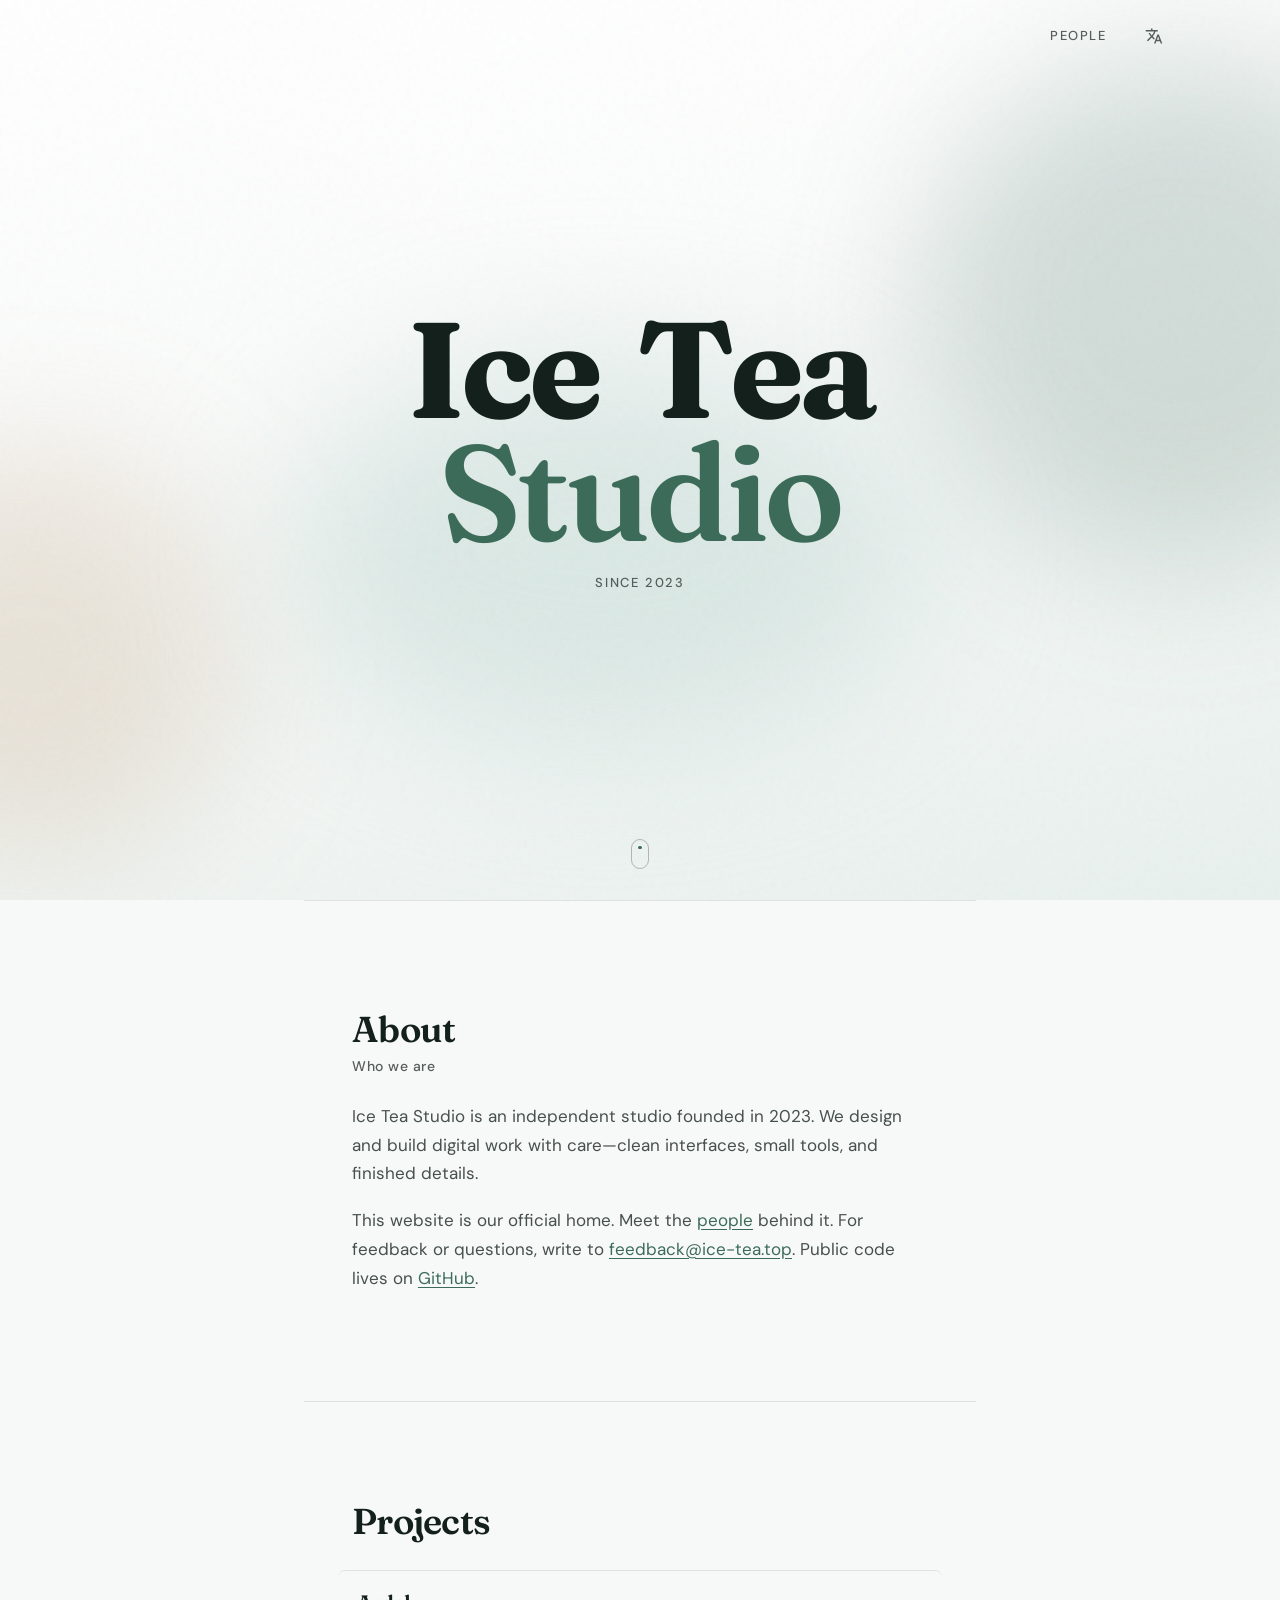
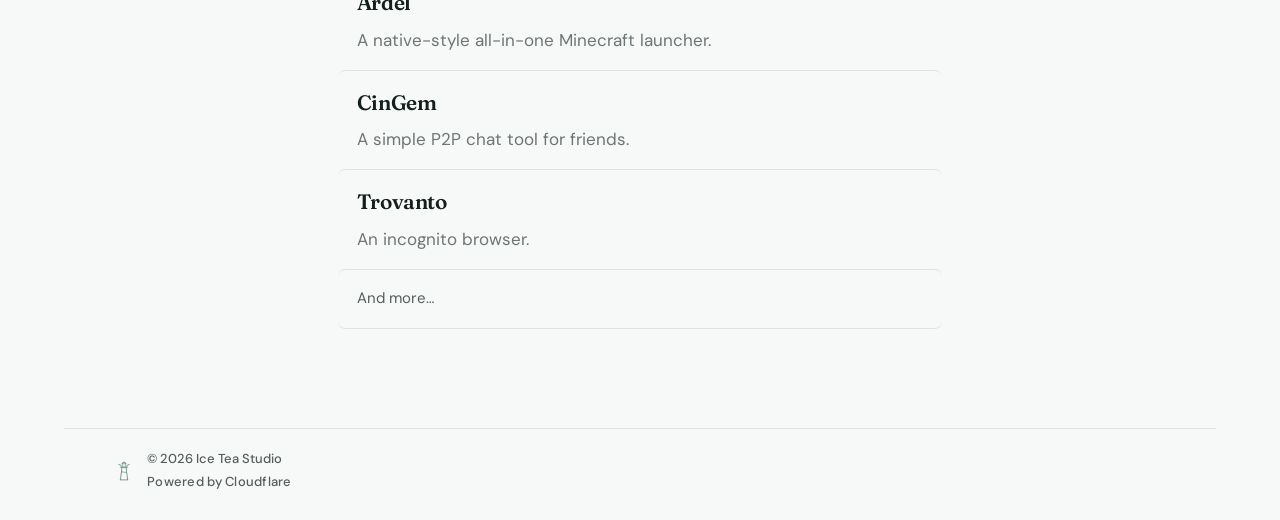
==== commit e630c9a7: "Fix blank below-fold sections when reveal JS fails. Gate opacity-0 reveals behind a .js class, flush" ====
--- a/index.html
+++ b/index.html
@@ -44,6 +44,7 @@
   <link rel="icon" href="icon-transparent.png" type="image/png">
   <link rel="apple-touch-icon" href="icon-white.png">
   <link rel="stylesheet" href="styles.css">
+  <script>document.documentElement.classList.add("js");</script>
 
   <script type="application/ld+json">
   {
--- a/styles.css
+++ b/styles.css
@@ -1046,8 +1046,8 @@
   font-size: inherit;
 }
 
-/* Reveal system — same idea as cinderzero */
-[data-reveal] {
+/* Reveal system — only hide when JS is active (progressive enhancement). */
+.js [data-reveal] {
   opacity: 0;
   transform: translateY(22px);
   transition:
@@ -1055,7 +1055,7 @@
     transform var(--dur) var(--ease-out);
 }
 
-[data-reveal].is-in {
+.js [data-reveal].is-in {
   opacity: 1;
   transform: none;
 }
@@ -1104,8 +1104,8 @@
 
   .brand .char,
   .brand.is-ready .char,
-  [data-reveal],
-  [data-reveal].is-in,
+  .js [data-reveal],
+  .js [data-reveal].is-in,
   .nav-link,
   .atmosphere__wash,
   .scroll-cue__mouse::after {
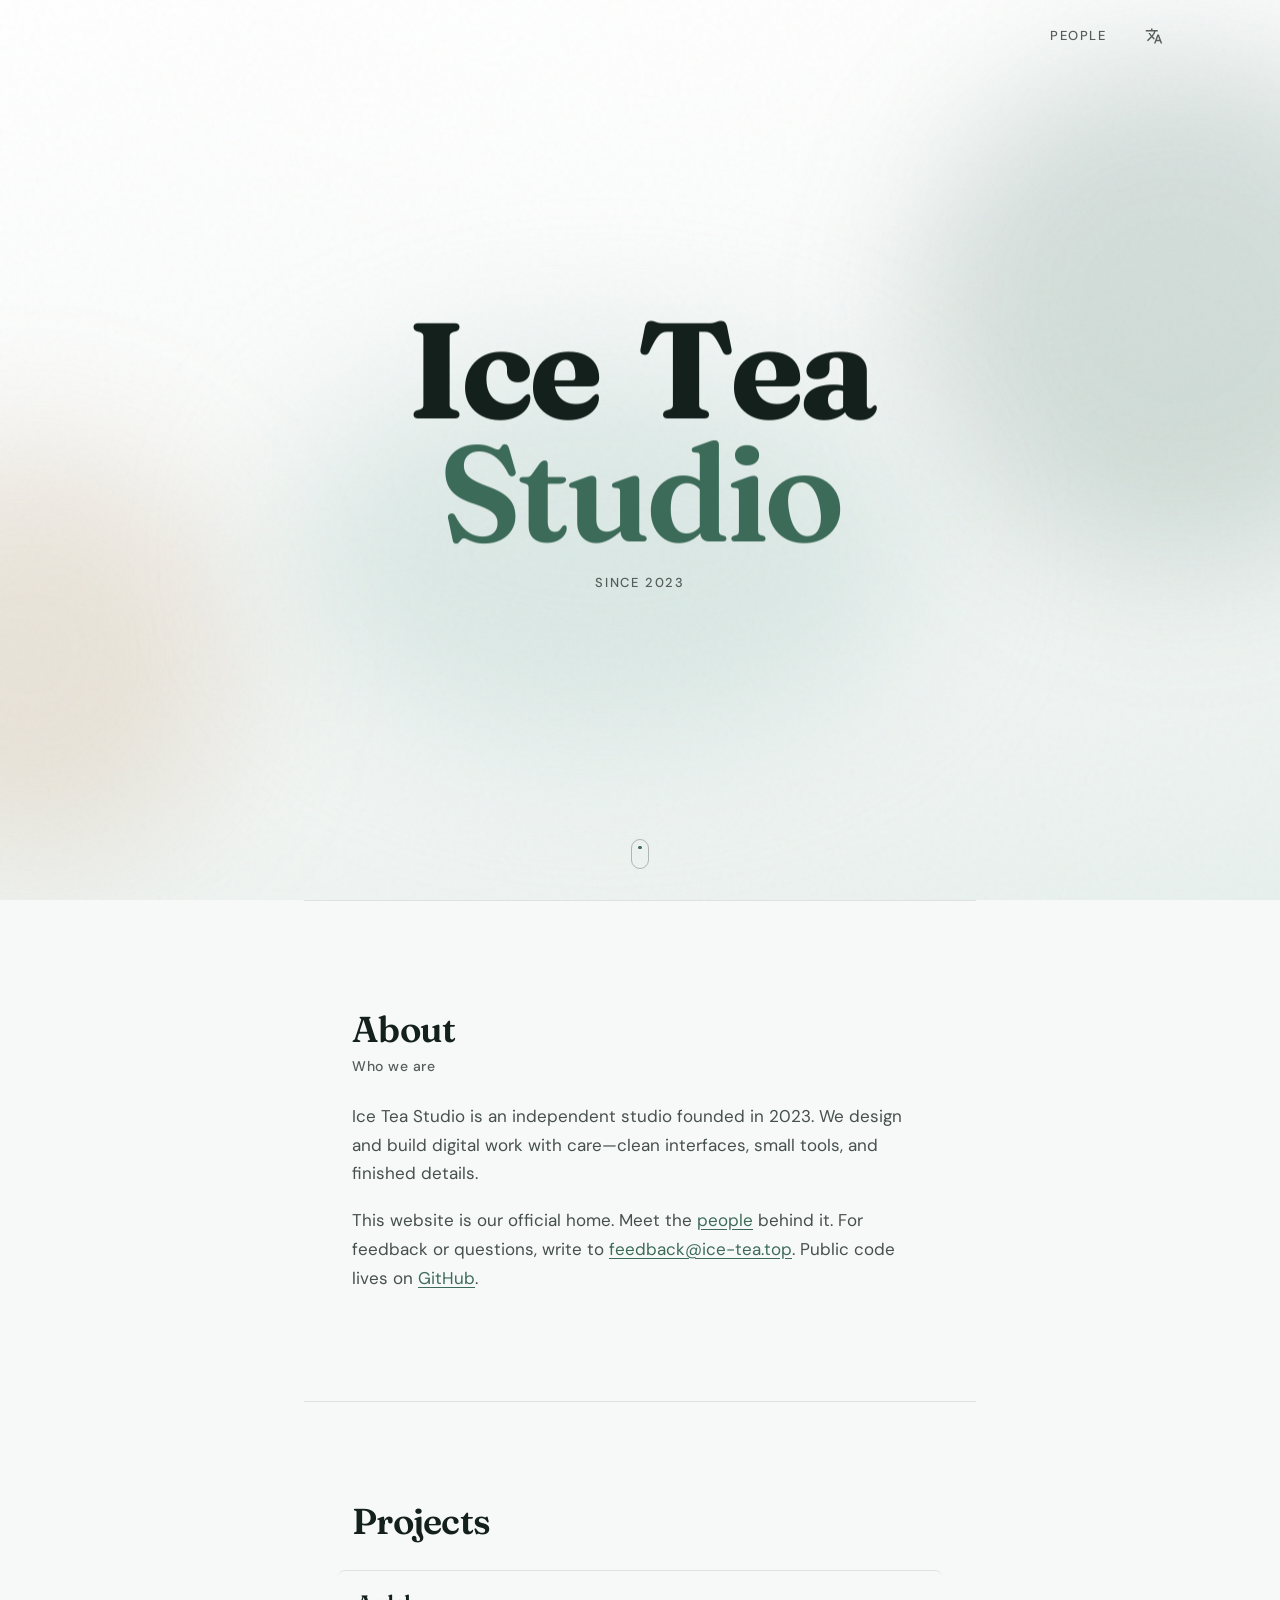
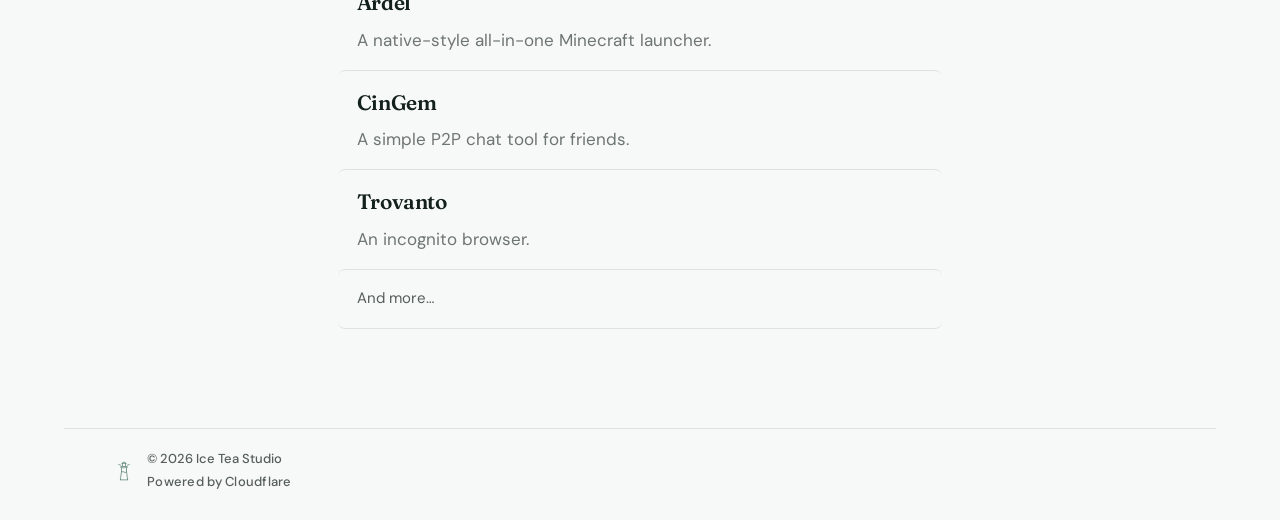
==== commit 22673ee2: "Optimize page weight while keeping brand entrance motion. Serve sized favicon/footer icons, preload " ====
--- a/index.html
+++ b/index.html
@@ -31,18 +31,21 @@
   <meta property="og:description" content="Independent studio founded in 2023. Clean interfaces, small tools, and finished details.">
   <meta property="og:site_name" content="Ice Tea Studio">
   <meta property="og:locale" content="en_US">
-  <meta property="og:image" content="https://ice-tea.top/og-image.png">
-  <meta property="og:image:type" content="image/png">
+  <meta property="og:image" content="https://ice-tea.top/og-image.jpg">
+  <meta property="og:image:type" content="image/jpeg">
   <meta property="og:image:alt" content="Ice Tea Studio">
 
   <meta name="twitter:card" content="summary_large_image">
   <meta name="twitter:title" content="Ice Tea Studio — Official Website">
   <meta name="twitter:description" content="Independent studio founded in 2023. Clean interfaces, small tools, and finished details.">
-  <meta name="twitter:image" content="https://ice-tea.top/og-image.png">
+  <meta name="twitter:image" content="https://ice-tea.top/og-image.jpg">
 
   <meta name="theme-color" content="#f7f9f8">
-  <link rel="icon" href="icon-transparent.png" type="image/png">
-  <link rel="apple-touch-icon" href="icon-white.png">
+  <link rel="icon" href="icon-32.png" type="image/png" sizes="32x32">
+  <link rel="apple-touch-icon" href="apple-touch-icon.png" sizes="180x180">
+  <link rel="preload" href="fonts/fraunces-700.woff2" as="font" type="font/woff2" crossorigin>
+  <link rel="preload" href="fonts/fraunces-600.woff2" as="font" type="font/woff2" crossorigin>
+  <link rel="preload" href="fonts/dm-sans-400.woff2" as="font" type="font/woff2" crossorigin>
   <link rel="stylesheet" href="styles.css">
   <script>document.documentElement.classList.add("js");</script>
 
@@ -69,7 +72,7 @@
         "sameAs": [
           "https://github.com/Ice-Tea-Studio"
         ],
-        "logo": "https://ice-tea.top/icon-transparent.png"
+        "logo": "https://ice-tea.top/icon-192.png"
       }
     ]
   }
@@ -201,7 +204,7 @@
     </main>
 
     <footer class="footer" data-reveal>
-      <img class="footer__mark" src="icon-transparent.png" width="28" height="28" alt="" decoding="async">
+      <img class="footer__mark" src="icon-48.png" width="28" height="28" alt="" decoding="async" loading="lazy">
       <div class="footer__copy">
         <p><small>&copy; 2026 Ice Tea Studio</small></p>
         <p class="footer__powered">
@@ -213,7 +216,7 @@
 
   <div class="toast" id="project-toast" role="status" aria-live="polite" hidden></div>
 
-  <script src="i18n.js"></script>
+  <script src="i18n.js" defer></script>
   <script src="main.js" defer></script>
   <script src="animal.js" defer></script>
 </body>
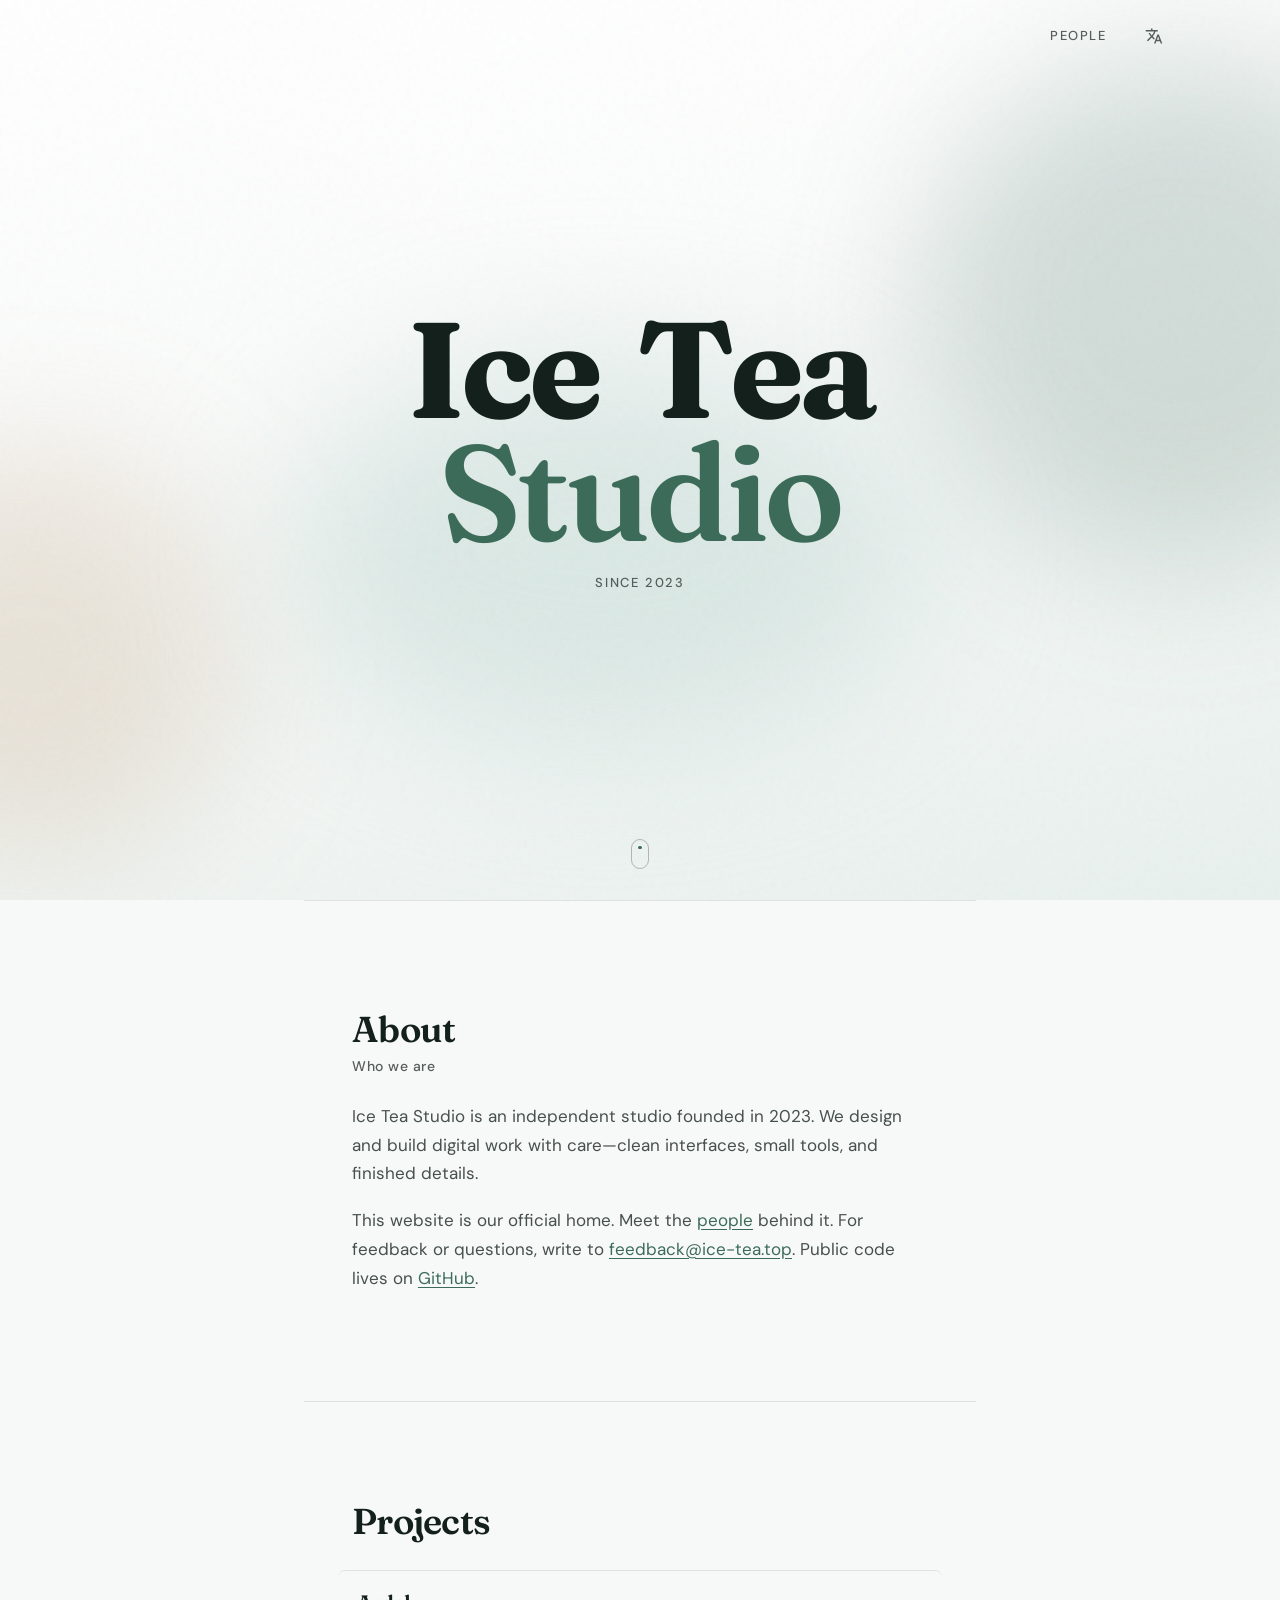
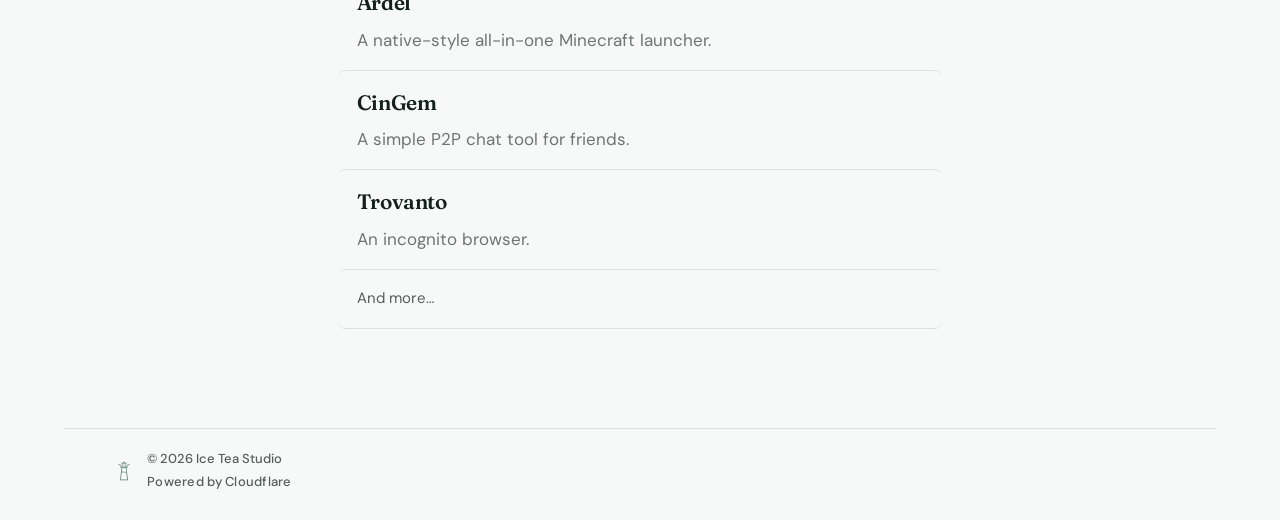
==== commit 5cc178fc: "Fix cracked lighthouse icons after aggressive downscaling. Serve sharper mid-size PNGs for favicon a" ====
--- a/index.html
+++ b/index.html
@@ -41,7 +41,7 @@
   <meta name="twitter:image" content="https://ice-tea.top/og-image.jpg">
 
   <meta name="theme-color" content="#f7f9f8">
-  <link rel="icon" href="icon-32.png" type="image/png" sizes="32x32">
+  <link rel="icon" href="icon-64.png" type="image/png" sizes="64x64">
   <link rel="apple-touch-icon" href="apple-touch-icon.png" sizes="180x180">
   <link rel="preload" href="fonts/fraunces-700.woff2" as="font" type="font/woff2" crossorigin>
   <link rel="preload" href="fonts/fraunces-600.woff2" as="font" type="font/woff2" crossorigin>
@@ -72,7 +72,7 @@
         "sameAs": [
           "https://github.com/Ice-Tea-Studio"
         ],
-        "logo": "https://ice-tea.top/icon-192.png"
+        "logo": "https://ice-tea.top/icon-256.png"
       }
     ]
   }
@@ -204,7 +204,7 @@
     </main>
 
     <footer class="footer" data-reveal>
-      <img class="footer__mark" src="icon-48.png" width="28" height="28" alt="" decoding="async" loading="lazy">
+      <img class="footer__mark" src="icon-256.png" width="28" height="28" alt="" decoding="async" loading="lazy">
       <div class="footer__copy">
         <p><small>&copy; 2026 Ice Tea Studio</small></p>
         <p class="footer__powered">
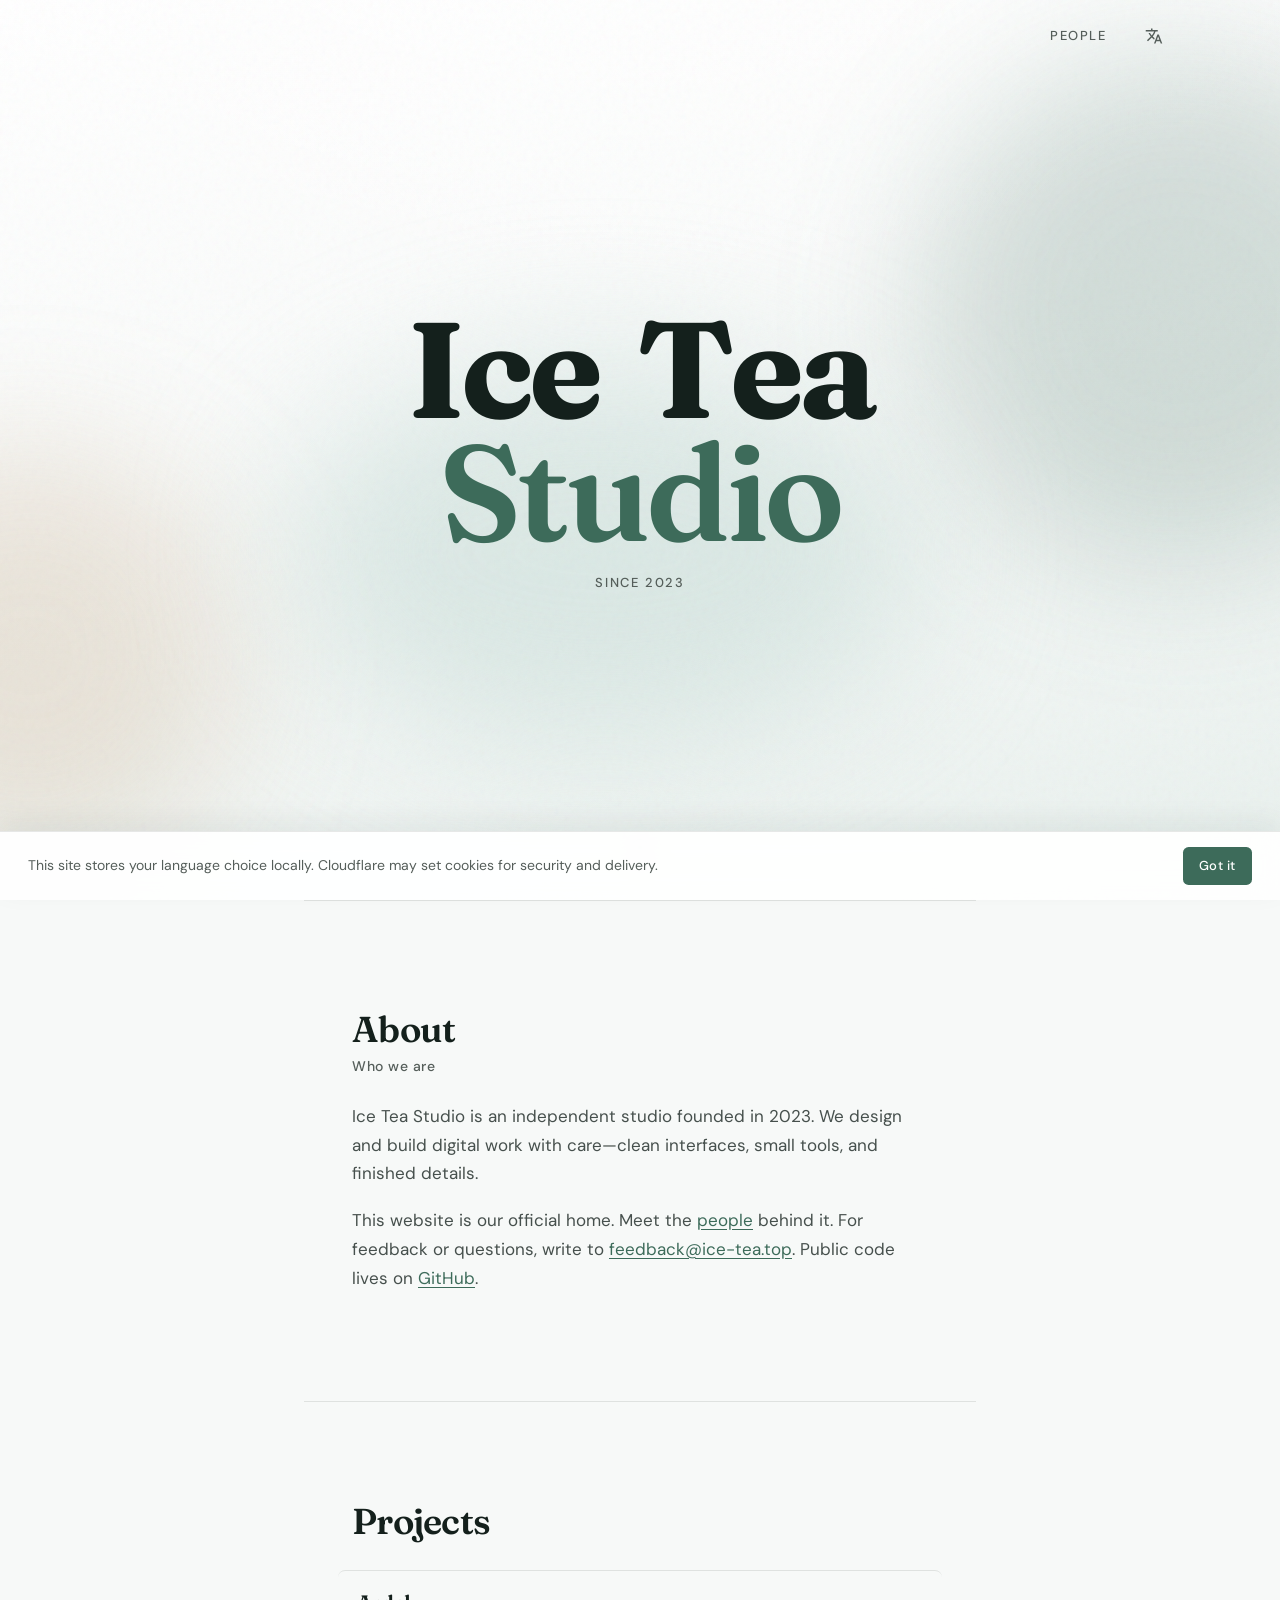
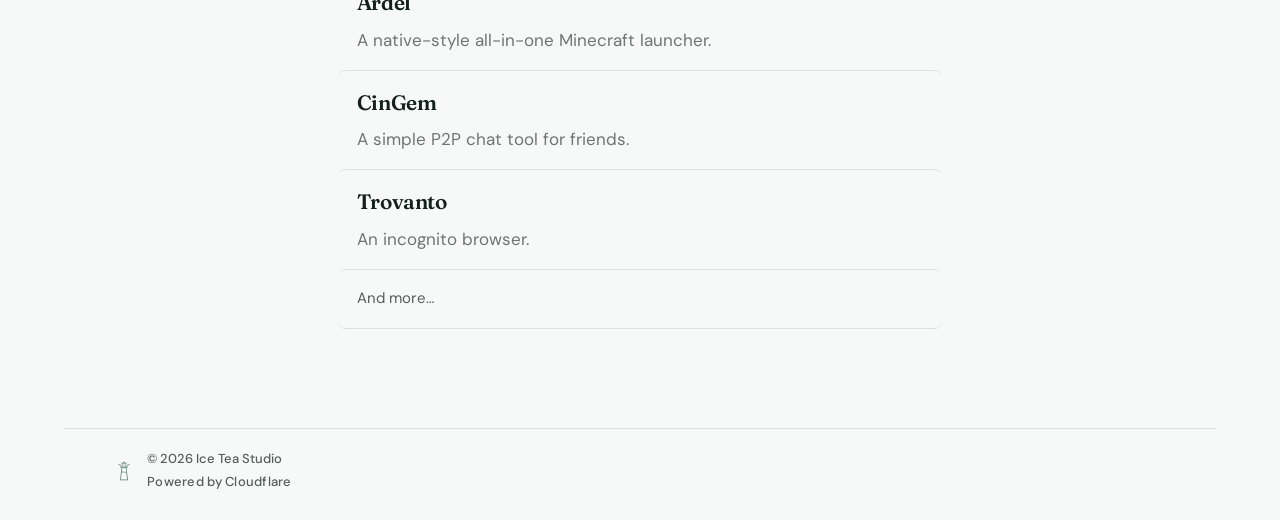
==== commit 85fdcc16: "Add a multilingual cookie notice for local storage and Cloudflare. Show a bottom acknowledgment bar " ====
--- a/index.html
+++ b/index.html
@@ -216,6 +216,13 @@
 
   <div class="toast" id="project-toast" role="status" aria-live="polite" hidden></div>
 
+  <div class="cookie-notice" id="cookie-notice" hidden>
+    <p class="cookie-notice__text" data-i18n="cookie_notice">
+      This site stores your language choice locally. Cloudflare may set cookies for security and delivery.
+    </p>
+    <button type="button" class="cookie-notice__accept" data-i18n="cookie_accept">Got it</button>
+  </div>
+
   <script src="i18n.js" defer></script>
   <script src="main.js" defer></script>
   <script src="animal.js" defer></script>
--- a/styles.css
+++ b/styles.css
@@ -679,6 +679,83 @@
   }
 }
 
+.cookie-notice {
+  position: fixed;
+  left: 0;
+  right: 0;
+  bottom: 0;
+  z-index: 70;
+  display: flex;
+  flex-wrap: wrap;
+  align-items: center;
+  justify-content: space-between;
+  gap: 0.85rem 1.25rem;
+  padding: 0.95rem clamp(1rem, 3vw, 1.75rem);
+  border-top: 1px solid var(--line);
+  background: rgba(255, 255, 255, 0.94);
+  box-shadow: 0 -10px 28px rgba(20, 32, 28, 0.06);
+  backdrop-filter: blur(12px);
+  opacity: 0;
+  transform: translateY(10px);
+  pointer-events: none;
+  transition:
+    opacity 0.35s var(--ease-out),
+    transform 0.4s var(--ease-out);
+}
+
+.cookie-notice[hidden] {
+  display: none;
+}
+
+.cookie-notice.is-visible {
+  opacity: 1;
+  transform: none;
+  pointer-events: auto;
+}
+
+.cookie-notice__text {
+  margin: 0;
+  flex: 1 1 16rem;
+  max-width: 44rem;
+  font-size: 0.875rem;
+  line-height: 1.55;
+  color: var(--ink-soft);
+}
+
+.cookie-notice__accept {
+  flex: 0 0 auto;
+  border: 0;
+  border-radius: 0.35rem;
+  padding: 0.55rem 1rem;
+  background: var(--leaf);
+  color: #fff;
+  font: inherit;
+  font-size: 0.8125rem;
+  font-weight: 500;
+  letter-spacing: 0.04em;
+  cursor: pointer;
+  transition: background-color 0.2s ease, transform 0.25s var(--ease-out);
+}
+
+.cookie-notice__accept:hover {
+  background: var(--focus);
+}
+
+.cookie-notice__accept:active {
+  transform: scale(0.98);
+}
+
+.cookie-notice__accept:focus-visible {
+  outline: 2px solid var(--focus);
+  outline-offset: 3px;
+}
+
+@media (prefers-reduced-motion: reduce) {
+  .cookie-notice {
+    transition: none;
+  }
+}
+
 .nav-link.is-active {
   color: var(--ink);
 }
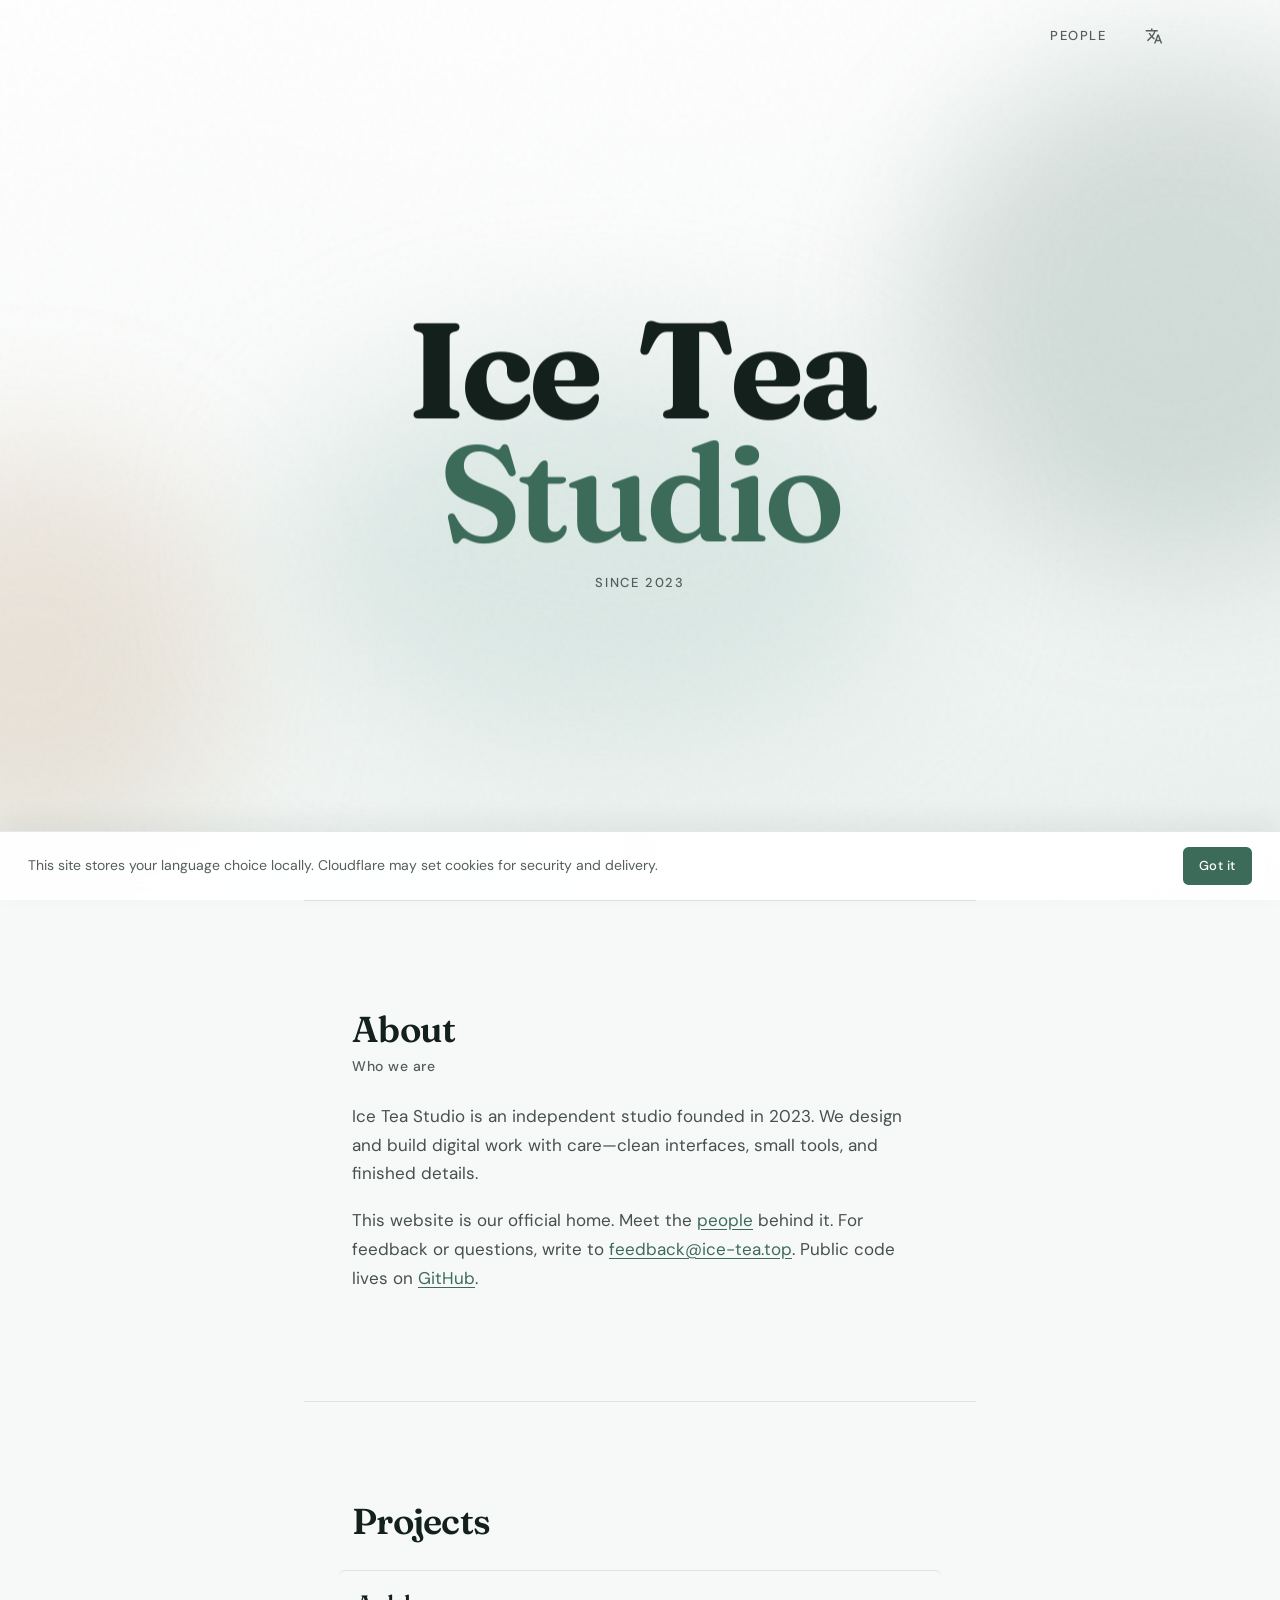
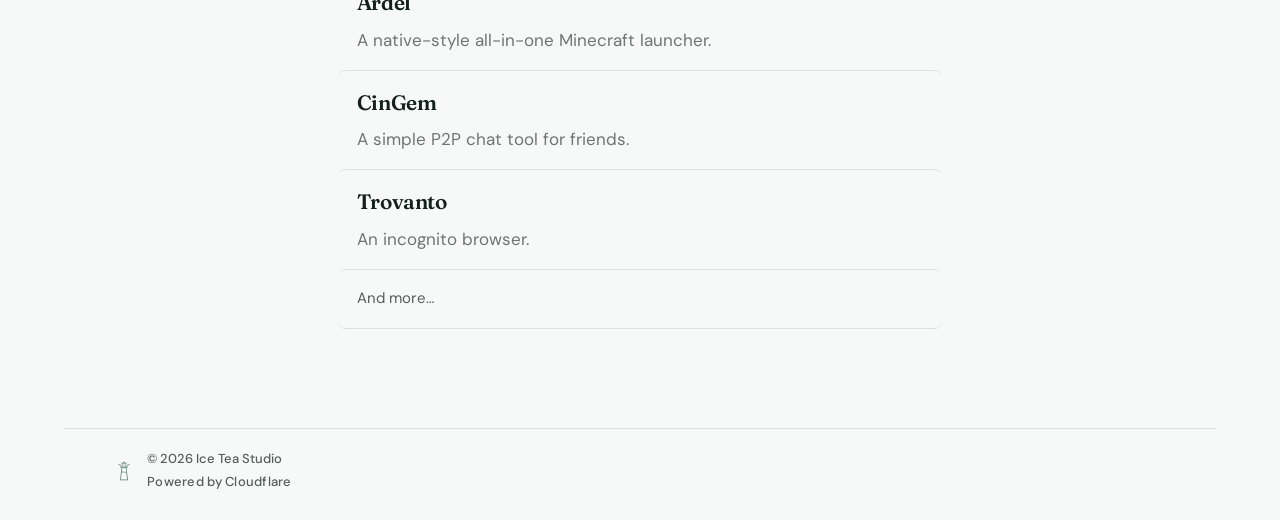
==== commit 5ae0bb52: "Bust CSS/JS cache so the cookie notice can load. Pin asset URLs with a version query and shorten scr" ====
--- a/index.html
+++ b/index.html
@@ -46,7 +46,7 @@
   <link rel="preload" href="fonts/fraunces-700.woff2" as="font" type="font/woff2" crossorigin>
   <link rel="preload" href="fonts/fraunces-600.woff2" as="font" type="font/woff2" crossorigin>
   <link rel="preload" href="fonts/dm-sans-400.woff2" as="font" type="font/woff2" crossorigin>
-  <link rel="stylesheet" href="styles.css">
+  <link rel="stylesheet" href="styles.css?v=20260806a">
   <script>document.documentElement.classList.add("js");</script>
 
   <script type="application/ld+json">
@@ -223,8 +223,8 @@
     <button type="button" class="cookie-notice__accept" data-i18n="cookie_accept">Got it</button>
   </div>
 
-  <script src="i18n.js" defer></script>
-  <script src="main.js" defer></script>
-  <script src="animal.js" defer></script>
+  <script src="i18n.js?v=20260806a" defer></script>
+  <script src="main.js?v=20260806a" defer></script>
+  <script src="animal.js?v=20260806a" defer></script>
 </body>
 </html>
